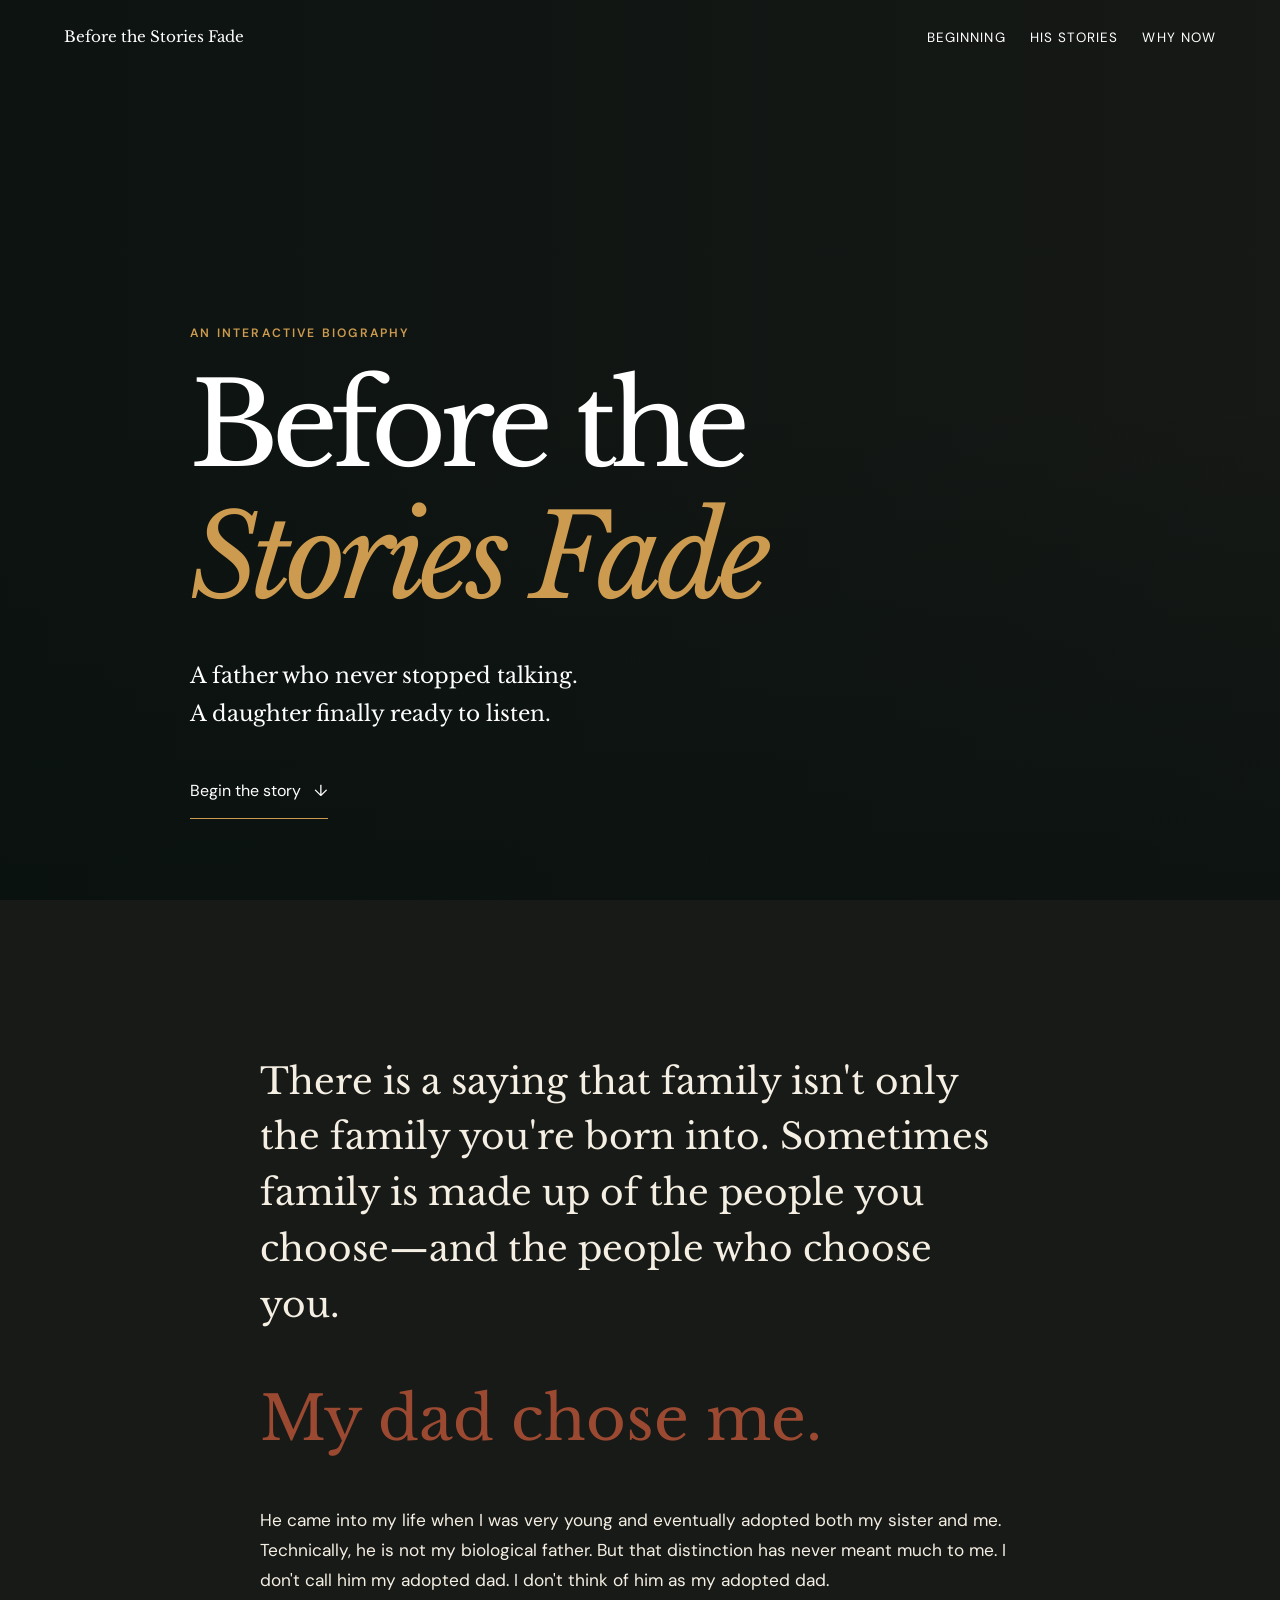
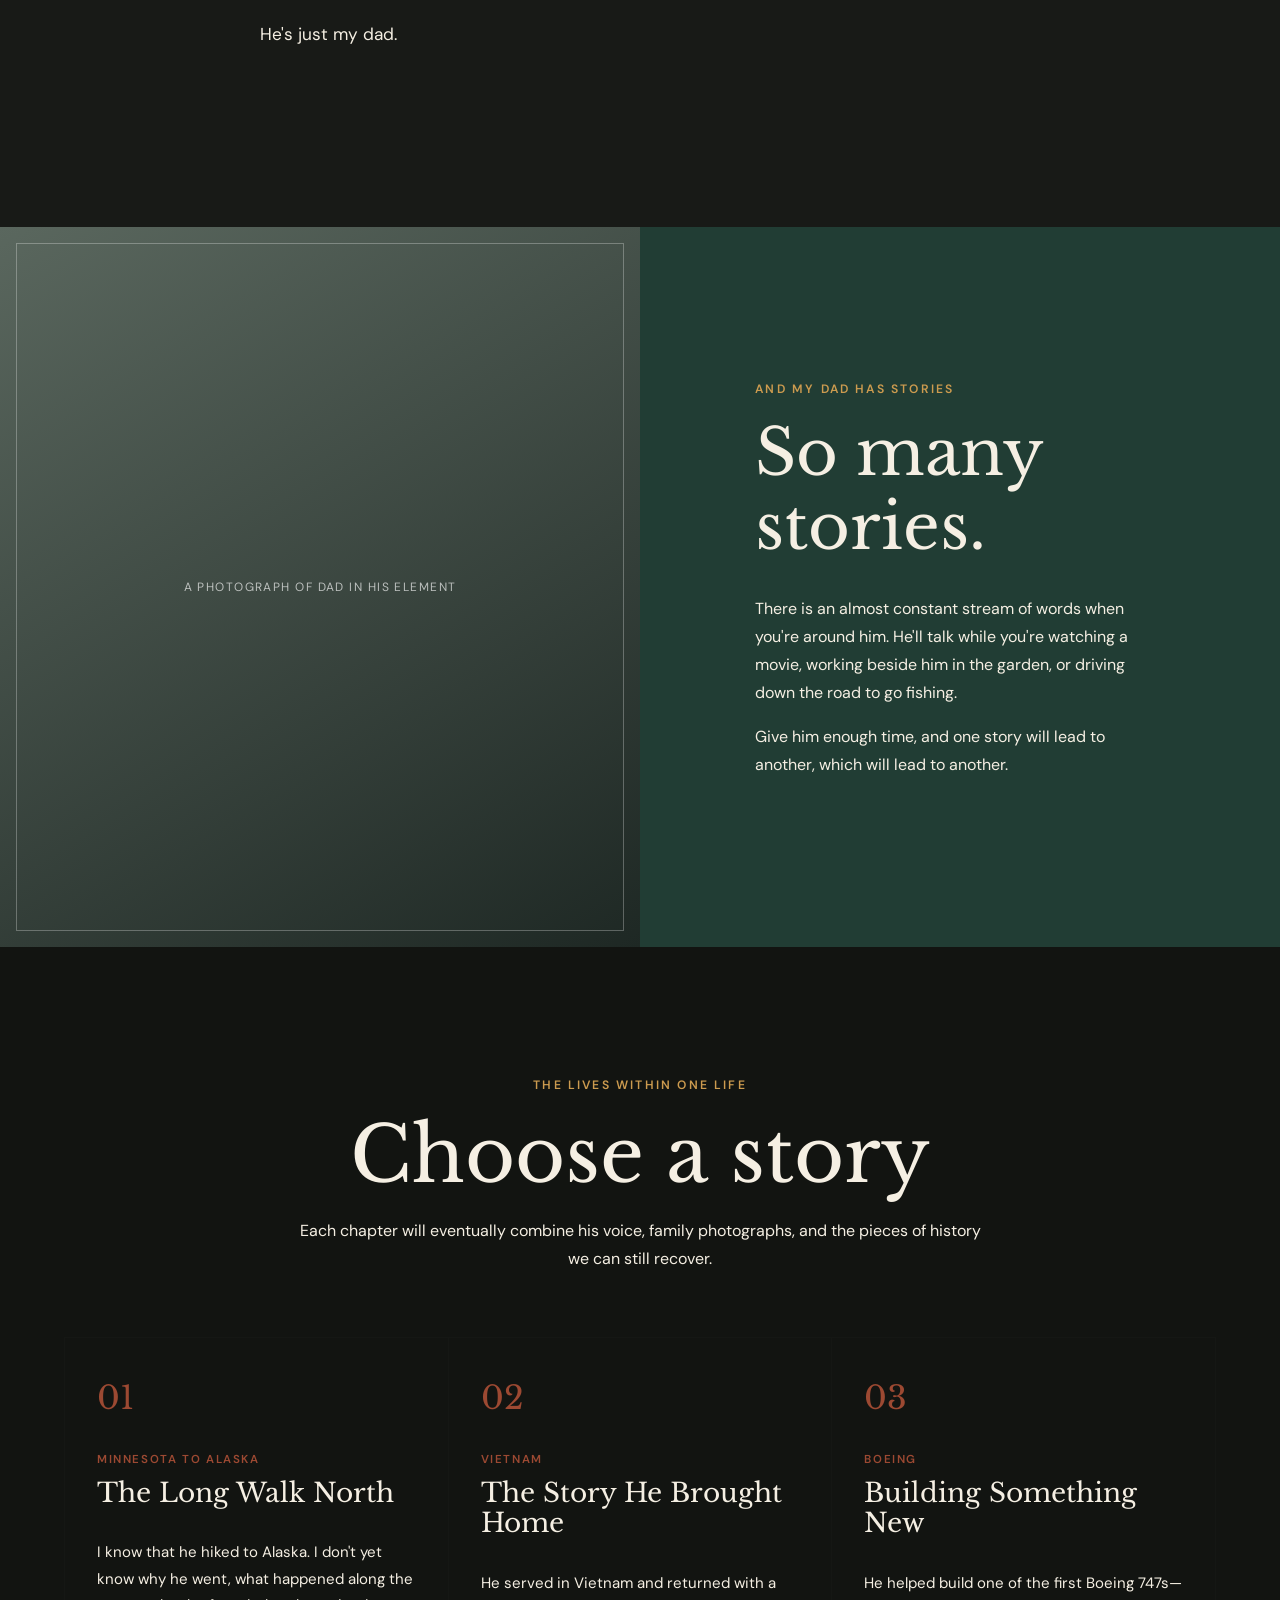
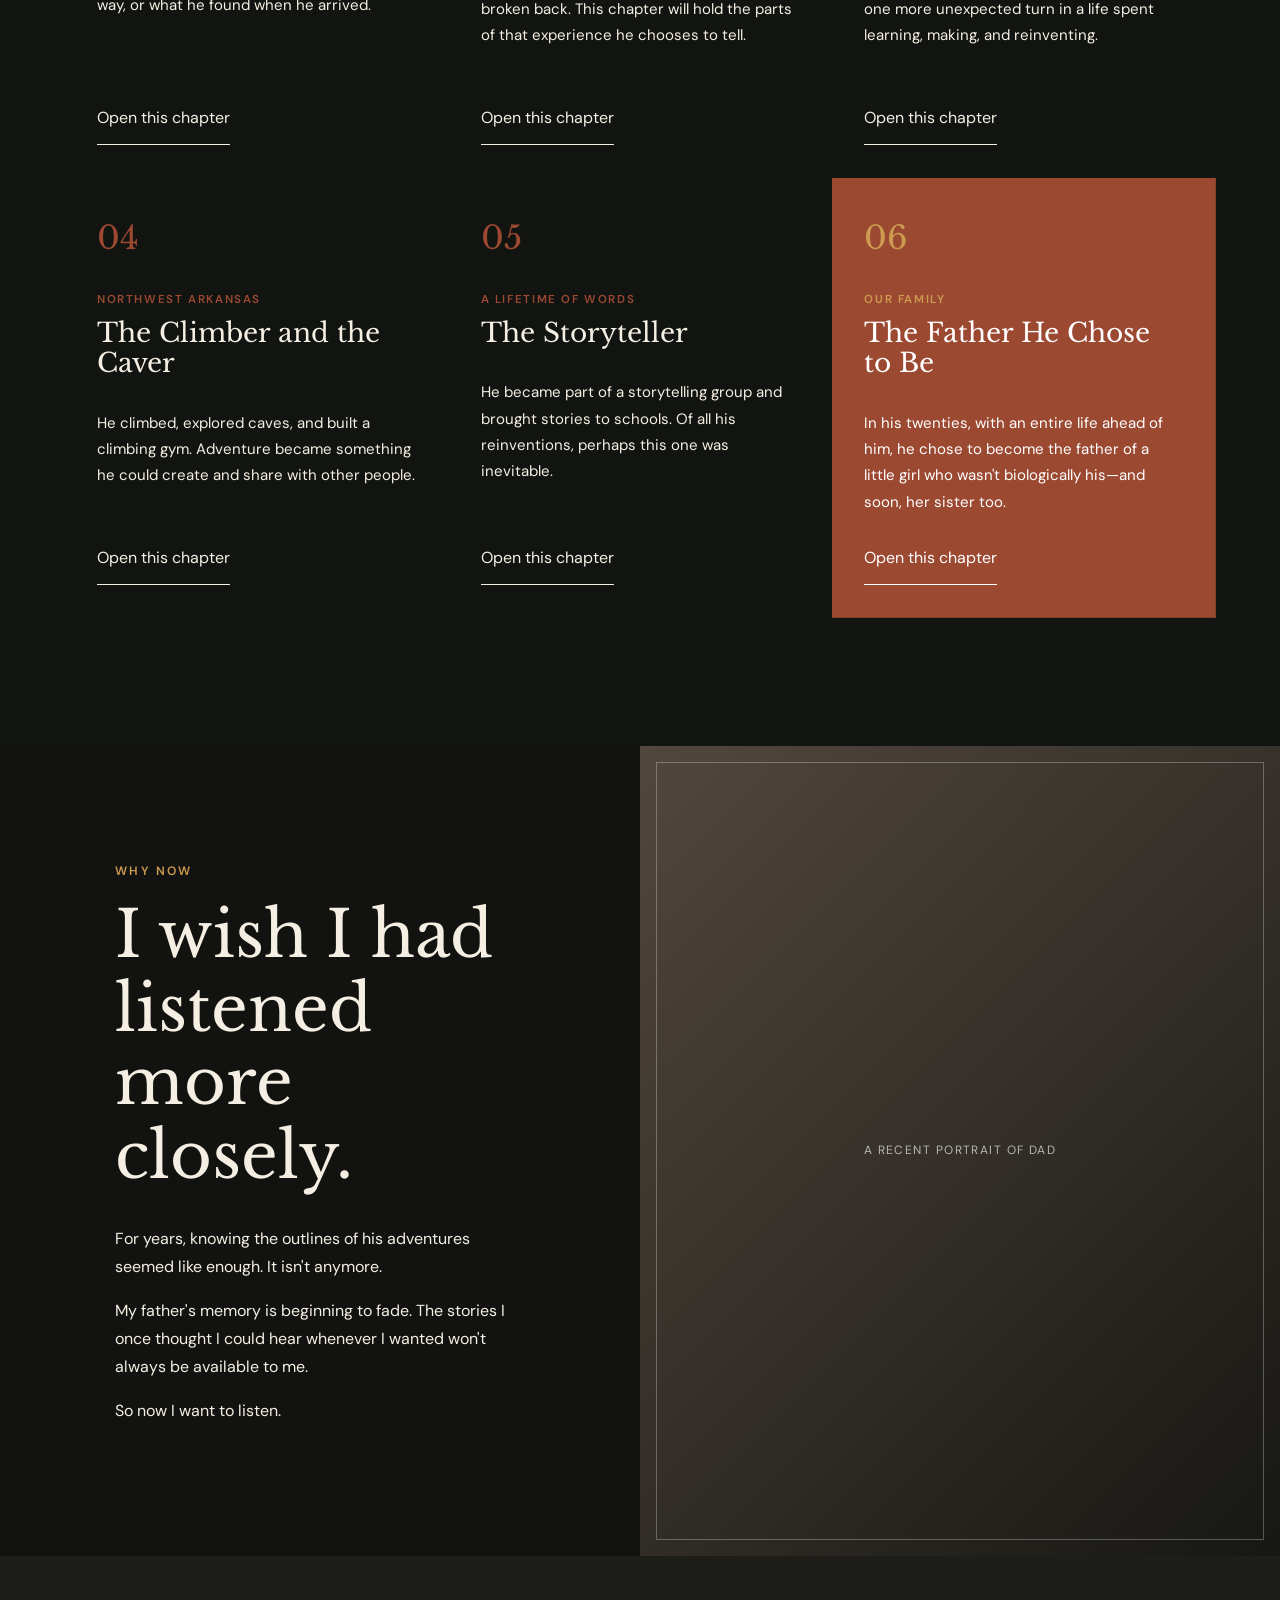
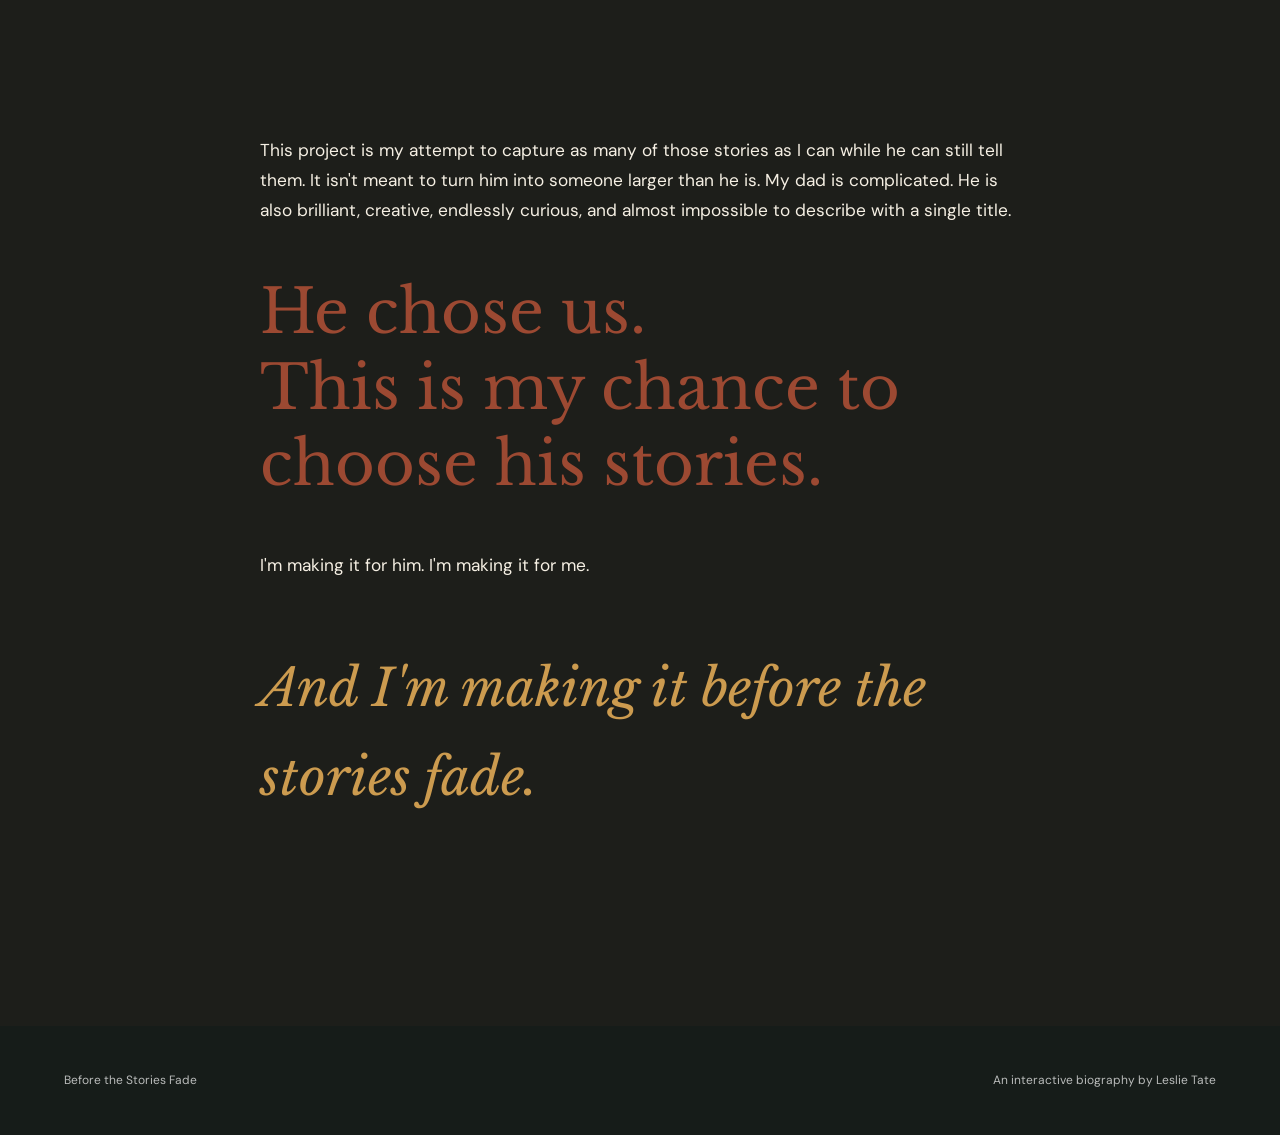
==== index.html @ 81352fac "Add files via upload" ====
<!doctype html>
<html lang="en">
<head>
  <meta charset="utf-8">
  <meta name="viewport" content="width=device-width, initial-scale=1">
  <meta name="description" content="Before the Stories Fade — an interactive biography about a father, his stories, and a daughter's decision to listen.">
  <title>Before the Stories Fade</title>
  <link rel="preconnect" href="https://fonts.googleapis.com">
  <link rel="preconnect" href="https://fonts.gstatic.com" crossorigin>
  <link href="https://fonts.googleapis.com/css2?family=DM+Sans:wght@400;500;600&family=Libre+Baskerville:ital@0;1&display=swap" rel="stylesheet">
  <link rel="stylesheet" href="styles.css">
</head>
<body>
  <div class="progress" aria-hidden="true"><span id="progressBar"></span></div>

  <header class="site-header" id="top">
    <a class="wordmark" href="#top">Before the Stories Fade</a>
    <button class="menu-button" id="menuButton" aria-expanded="false" aria-controls="siteNav">Stories</button>
    <nav id="siteNav" aria-label="Story chapters">
      <a href="#beginning">Beginning</a>
      <a href="#stories">His Stories</a>
      <a href="#why-now">Why Now</a>
    </nav>
  </header>

  <main>
    <section class="hero" aria-labelledby="pageTitle">
      <div class="hero-image placeholder-photo" role="img" aria-label="Placeholder for an ordinary family photograph of Leslie and her dad">
        <span>Your opening family photograph</span>
      </div>
      <div class="hero-shade"></div>
      <div class="hero-content">
        <p class="eyebrow">An interactive biography</p>
        <h1 id="pageTitle">Before the<br><em>Stories Fade</em></h1>
        <p class="hero-intro">A father who never stopped talking.<br>A daughter finally ready to listen.</p>
        <a class="begin-link" href="#beginning">Begin the story <span aria-hidden="true">↓</span></a>
      </div>
    </section>

    <section class="narrative light-section" id="beginning">
      <div class="narrow-column reveal">
        <p class="opening-line">There is a saying that family isn't only the family you're born into. Sometimes family is made up of the people you choose—and the people who choose you.</p>
        <p class="statement">My dad chose me.</p>
        <p>He came into my life when I was very young and eventually adopted both my sister and me. Technically, he is not my biological father. But that distinction has never meant much to me. I don't call him my adopted dad. I don't think of him as my adopted dad.</p>
        <p>He's just my dad.</p>
      </div>
    </section>

    <section class="turning-point">
      <div class="turning-photo placeholder-photo" role="img" aria-label="Placeholder for a photograph of Leslie's dad telling a story">
        <span>A photograph of Dad in his element</span>
      </div>
      <div class="turning-copy reveal">
        <p class="eyebrow">And my dad has stories</p>
        <h2>So many stories.</h2>
        <p>There is an almost constant stream of words when you're around him. He'll talk while you're watching a movie, working beside him in the garden, or driving down the road to go fishing.</p>
        <p>Give him enough time, and one story will lead to another, which will lead to another.</p>
      </div>
    </section>

    <section class="story-index" id="stories" aria-labelledby="storiesTitle">
      <div class="section-heading reveal">
        <p class="eyebrow">The lives within one life</p>
        <h2 id="storiesTitle">Choose a story</h2>
        <p>Each chapter will eventually combine his voice, family photographs, and the pieces of history we can still recover.</p>
      </div>

      <div class="story-grid">
        <article class="story-card reveal">
          <span class="chapter-number">01</span>
          <p class="chapter-place">Minnesota to Alaska</p>
          <h3>The Long Walk North</h3>
          <p>I know that he hiked to Alaska. I don't yet know why he went, what happened along the way, or what he found when he arrived.</p>
          <button class="story-button" data-story="alaska">Open this chapter</button>
        </article>

        <article class="story-card reveal">
          <span class="chapter-number">02</span>
          <p class="chapter-place">Vietnam</p>
          <h3>The Story He Brought Home</h3>
          <p>He served in Vietnam and returned with a broken back. This chapter will hold the parts of that experience he chooses to tell.</p>
          <button class="story-button" data-story="vietnam">Open this chapter</button>
        </article>

        <article class="story-card reveal">
          <span class="chapter-number">03</span>
          <p class="chapter-place">Boeing</p>
          <h3>Building Something New</h3>
          <p>He helped build one of the first Boeing 747s—one more unexpected turn in a life spent learning, making, and reinventing.</p>
          <button class="story-button" data-story="boeing">Open this chapter</button>
        </article>

        <article class="story-card reveal">
          <span class="chapter-number">04</span>
          <p class="chapter-place">Northwest Arkansas</p>
          <h3>The Climber and the Caver</h3>
          <p>He climbed, explored caves, and built a climbing gym. Adventure became something he could create and share with other people.</p>
          <button class="story-button" data-story="climbing">Open this chapter</button>
        </article>

        <article class="story-card reveal">
          <span class="chapter-number">05</span>
          <p class="chapter-place">A lifetime of words</p>
          <h3>The Storyteller</h3>
          <p>He became part of a storytelling group and brought stories to schools. Of all his reinventions, perhaps this one was inevitable.</p>
          <button class="story-button" data-story="storyteller">Open this chapter</button>
        </article>

        <article class="story-card featured reveal">
          <span class="chapter-number">06</span>
          <p class="chapter-place">Our family</p>
          <h3>The Father He Chose to Be</h3>
          <p>In his twenties, with an entire life ahead of him, he chose to become the father of a little girl who wasn't biologically his—and soon, her sister too.</p>
          <button class="story-button" data-story="father">Open this chapter</button>
        </article>
      </div>
    </section>

    <section class="why-now" id="why-now">
      <div class="why-photo placeholder-photo" role="img" aria-label="Placeholder for a recent portrait of Leslie's father">
        <span>A recent portrait of Dad</span>
      </div>
      <div class="why-copy reveal">
        <p class="eyebrow">Why now</p>
        <h2>I wish I had listened more closely.</h2>
        <p>For years, knowing the outlines of his adventures seemed like enough. It isn't anymore.</p>
        <p>My father's memory is beginning to fade. The stories I once thought I could hear whenever I wanted won't always be available to me.</p>
        <p>So now I want to listen.</p>
      </div>
    </section>

    <section class="closing">
      <div class="narrow-column reveal">
        <p>This project is my attempt to capture as many of those stories as I can while he can still tell them. It isn't meant to turn him into someone larger than he is. My dad is complicated. He is also brilliant, creative, endlessly curious, and almost impossible to describe with a single title.</p>
        <p class="statement">He chose us.<br>This is my chance to choose his stories.</p>
        <p>I'm making it for him. I'm making it for me.</p>
        <p class="final-line">And I'm making it before the stories fade.</p>
      </div>
    </section>
  </main>

  <dialog class="story-dialog" id="storyDialog" aria-labelledby="dialogTitle">
    <button class="dialog-close" id="dialogClose" aria-label="Close chapter">×</button>
    <p class="eyebrow" id="dialogChapter"></p>
    <h2 id="dialogTitle"></h2>
    <div class="dialog-photo placeholder-photo"><span>Chapter photograph</span></div>
    <p id="dialogCopy"></p>
    <div class="audio-coming">
      <span aria-hidden="true">◉</span>
      <div><strong>His voice will live here.</strong><br><small>Interview audio will be added after it is recorded and edited.</small></div>
    </div>
  </dialog>

  <footer>
    <p>Before the Stories Fade</p>
    <p>An interactive biography by Leslie Tate</p>
  </footer>

  <script src="script.js"></script>
</body>
</html>
---- styles.css ----
:root {
  --ink: #121311;
  --paper: #181a17;
  --cream: #f5efe3;
  --rust: #9c4932;
  --forest: #213d34;
  --gold: #cc9b4f;
  --line: rgba(39, 39, 34, 0.2);
  --serif: "Libre Baskerville", Georgia, serif;
  --sans: "DM Sans", Arial, sans-serif;
}

* { box-sizing: border-box; }
html { scroll-behavior: smooth; }
body { margin: 0; color: var(--cream); background: var(--paper); font-family: var(--sans); line-height: 1.75; }
button, a { font: inherit; }
a { color: inherit; }

.progress { position: fixed; inset: 0 0 auto; height: 4px; z-index: 100; background: transparent; }
.progress span { display: block; width: 0; height: 100%; background: var(--gold); }

.site-header { position: absolute; inset: 0 0 auto; z-index: 20; display: flex; align-items: center; justify-content: space-between; padding: 1.5rem 5vw; color: white; }
.wordmark { font-family: var(--serif); text-decoration: none; font-size: .95rem; }
.site-header nav { display: flex; gap: 1.5rem; }
.site-header nav a { text-decoration: none; font-size: .84rem; letter-spacing: .08em; text-transform: uppercase; }
.site-header nav a:hover, .site-header nav a:focus-visible { color: var(--gold); }
.menu-button { display: none; color: white; background: transparent; border: 1px solid rgba(255,255,255,.6); padding: .4rem .75rem; }

.hero { position: relative; min-height: 100svh; display: grid; align-items: end; overflow: hidden; color: white; }
.hero-image { position: absolute; inset: 0; border: 0; border-radius: 0; background: linear-gradient(135deg, #625e54, #252b29 75%); }
.hero-image span { position: absolute; right: 5vw; bottom: 3rem; color: rgba(255,255,255,.55); }
.hero-shade { position: absolute; inset: 0; background: linear-gradient(90deg, rgba(9,17,15,.78), rgba(9,17,15,.15)), linear-gradient(0deg, rgba(9,17,15,.7), transparent 55%); }
.hero-content { position: relative; z-index: 2; width: min(900px, 90vw); margin: 0 auto; padding: 10rem 0 9vh; }
.eyebrow { margin: 0 0 1rem; color: var(--gold); font-size: .76rem; font-weight: 600; letter-spacing: .18em; text-transform: uppercase; }
h1, h2, h3 { font-family: var(--serif); font-weight: 400; line-height: 1.15; }
h1 { max-width: 900px; margin: 0; font-size: clamp(3.4rem, 9vw, 8rem); letter-spacing: -.055em; }
h1 em { color: var(--gold); font-weight: 400; }
.hero-intro { margin: 2rem 0; font-family: var(--serif); font-size: clamp(1rem, 2vw, 1.35rem); }
.begin-link { display: inline-flex; gap: .8rem; align-items: center; padding: .8rem 0; text-decoration: none; border-bottom: 1px solid var(--gold); }

.light-section { padding: clamp(6rem, 12vw, 11rem) 5vw; background: var(--paper); }
.narrow-column { max-width: 760px; margin: auto; }
.narrow-column p { margin: 0 0 1.5rem; font-size: 1.08rem; }
.opening-line { font-family: var(--serif); font-size: clamp(1.5rem, 3vw, 2.25rem) !important; line-height: 1.55; }
.statement { margin: 3rem 0 !important; color: var(--rust); font-family: var(--serif); font-size: clamp(2rem, 5vw, 3.8rem) !important; line-height: 1.25; }

.turning-point, .why-now { display: grid; grid-template-columns: 1fr 1fr; min-height: 80vh; background: var(--forest); color: var(--cream); }
.turning-photo, .why-photo { min-height: 620px; border: 0; border-radius: 0; background: linear-gradient(150deg, #5a675e, #1e2824); }
.turning-copy, .why-copy { align-self: center; max-width: 650px; padding: clamp(4rem, 9vw, 8rem); }
.turning-copy h2, .why-copy h2 { margin: 0 0 2rem; font-size: clamp(2.7rem, 5vw, 5rem); }

.story-index { padding: clamp(6rem, 10vw, 10rem) 5vw; background: #121411; }
.section-heading { max-width: 700px; margin: 0 auto 4rem; text-align: center; }
.section-heading h2 { margin: .5rem 0 1rem; font-size: clamp(2.7rem, 6vw, 5rem); }
.story-grid { display: grid; grid-template-columns: repeat(3, 1fr); max-width: 1200px; margin: auto; border-top: 1px solid var(--line); border-left: 1px solid var(--line); }
.story-card { display: flex; flex-direction: column; min-height: 440px; padding: 2rem; border-right: 1px solid var(--line); border-bottom: 1px solid var(--line); transition: background .25s, transform .25s; }
.story-card:hover { background: #20231f; transform: translateY(-4px); }
.story-card.featured { background: var(--rust); color: white; }
.chapter-number { color: var(--rust); font-family: var(--serif); font-size: 2rem; }
.featured .chapter-number, .featured .chapter-place { color: var(--gold); }
.chapter-place { margin: 1.5rem 0 .5rem; color: var(--rust); font-size: .72rem; font-weight: 600; letter-spacing: .14em; text-transform: uppercase; }
.story-card h3 { margin: 0 0 1rem; font-size: 1.65rem; }
.story-card p:not(.chapter-place) { font-size: .94rem; }
.story-button { align-self: flex-start; margin-top: auto; padding: .7rem 0; color: inherit; background: transparent; border: 0; border-bottom: 1px solid currentColor; cursor: pointer; }

.why-now { background: var(--ink); }
.why-photo { order: 2; background: linear-gradient(135deg, #51473e, #171713); }
.closing { padding: clamp(7rem, 14vw, 13rem) 5vw; background: #1d1e1a; }
.final-line { margin-top: 4rem !important; color: var(--gold); font-family: var(--serif); font-size: clamp(1.8rem, 4vw, 3.5rem) !important; font-style: italic; }

.placeholder-photo { position: relative; display: grid; place-items: center; overflow: hidden; background-color: #5d625c; }
.placeholder-photo::after { content: ""; position: absolute; inset: 1rem; border: 1px solid rgba(255,255,255,.28); }
.placeholder-photo span { z-index: 1; padding: 1rem; color: rgba(255,255,255,.65); font-size: .75rem; letter-spacing: .12em; text-align: center; text-transform: uppercase; }

.story-dialog { width: min(720px, calc(100% - 2rem)); max-height: 90vh; padding: clamp(2rem, 6vw, 4rem); color: var(--cream); background: #20221e; border: 1px solid rgba(255,255,255,.12); box-shadow: 0 25px 80px rgba(0,0,0,.55); }
.story-dialog::backdrop { background: rgba(17,24,21,.82); backdrop-filter: blur(3px); }
.story-dialog h2 { margin: 0 0 2rem; font-size: clamp(2rem, 5vw, 3.5rem); }
.dialog-close { position: absolute; top: 1rem; right: 1.25rem; padding: 0; color: var(--cream); font-size: 2rem; background: transparent; border: 0; cursor: pointer; }
.dialog-photo { height: 260px; margin: 0 0 2rem; background: linear-gradient(135deg, #6b6a60, #303833); }
.audio-coming { display: flex; gap: 1rem; align-items: center; margin-top: 2rem; padding: 1.25rem; color: white; background: var(--forest); }
.audio-coming span { color: var(--gold); font-size: 1.5rem; }
.audio-coming small { color: rgba(255,255,255,.72); }

footer { display: flex; justify-content: space-between; padding: 2rem 5vw; color: rgba(255,255,255,.7); background: #161c19; font-size: .75rem; }

.reveal { opacity: 0; transform: translateY(24px); transition: opacity .7s ease, transform .7s ease; }
.reveal.visible { opacity: 1; transform: none; }

@media (prefers-reduced-motion: reduce) {
  html { scroll-behavior: auto; }
  .reveal { opacity: 1; transform: none; transition: none; }
  .story-card { transition: none; }
}

@media (max-width: 850px) {
  .story-grid { grid-template-columns: 1fr 1fr; }
  .turning-point, .why-now { grid-template-columns: 1fr; }
  .turning-photo, .why-photo { min-height: 62vh; }
  .why-photo { order: 0; }
  .turning-copy, .why-copy { padding: 5rem 7vw; }
}

@media (max-width: 600px) {
  .site-header { position: absolute; align-items: flex-start; }
  .menu-button { display: block; }
  .site-header nav { position: absolute; top: 4.5rem; right: 5vw; display: none; flex-direction: column; gap: .7rem; padding: 1rem 1.5rem; color: var(--cream); background: #20221e; box-shadow: 0 10px 35px rgba(0,0,0,.45); }
  .site-header nav.open { display: flex; }
  .story-grid { grid-template-columns: 1fr; }
  .story-card { min-height: 380px; }
  footer { display: block; }
}
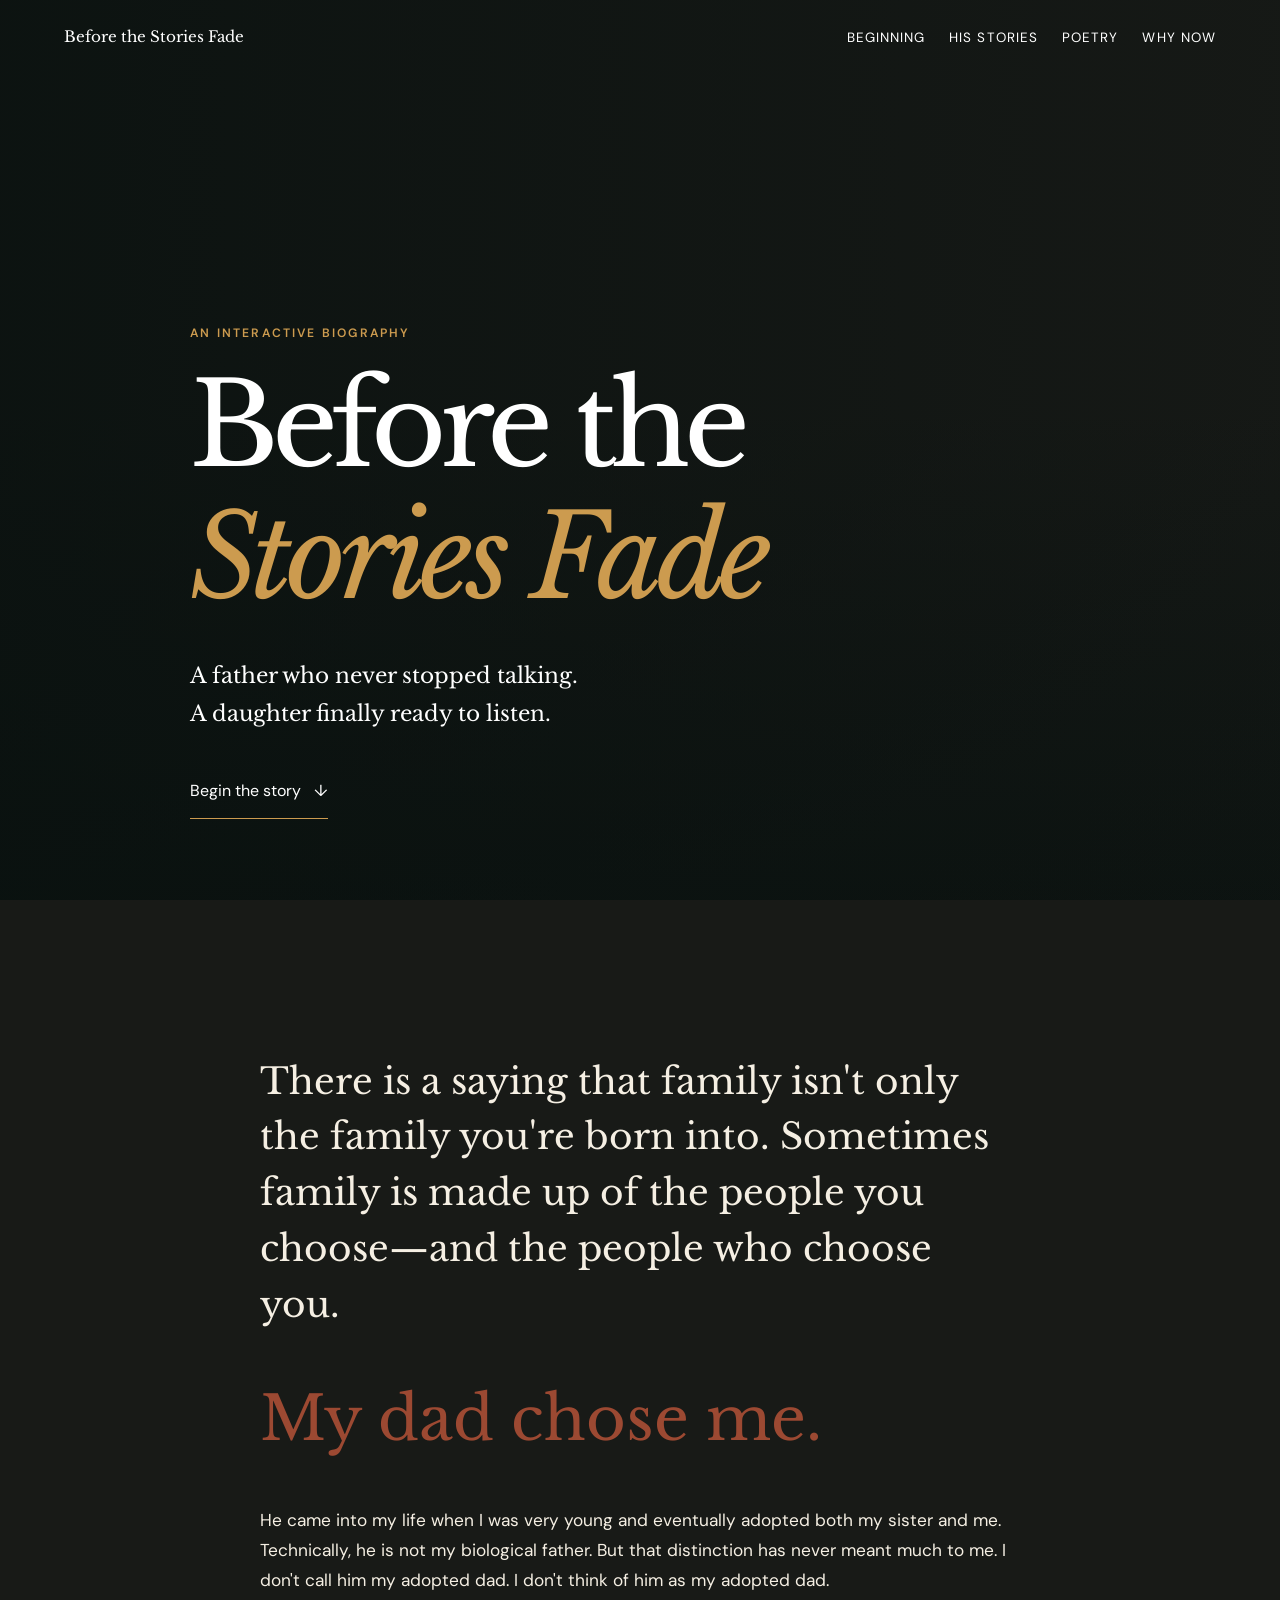
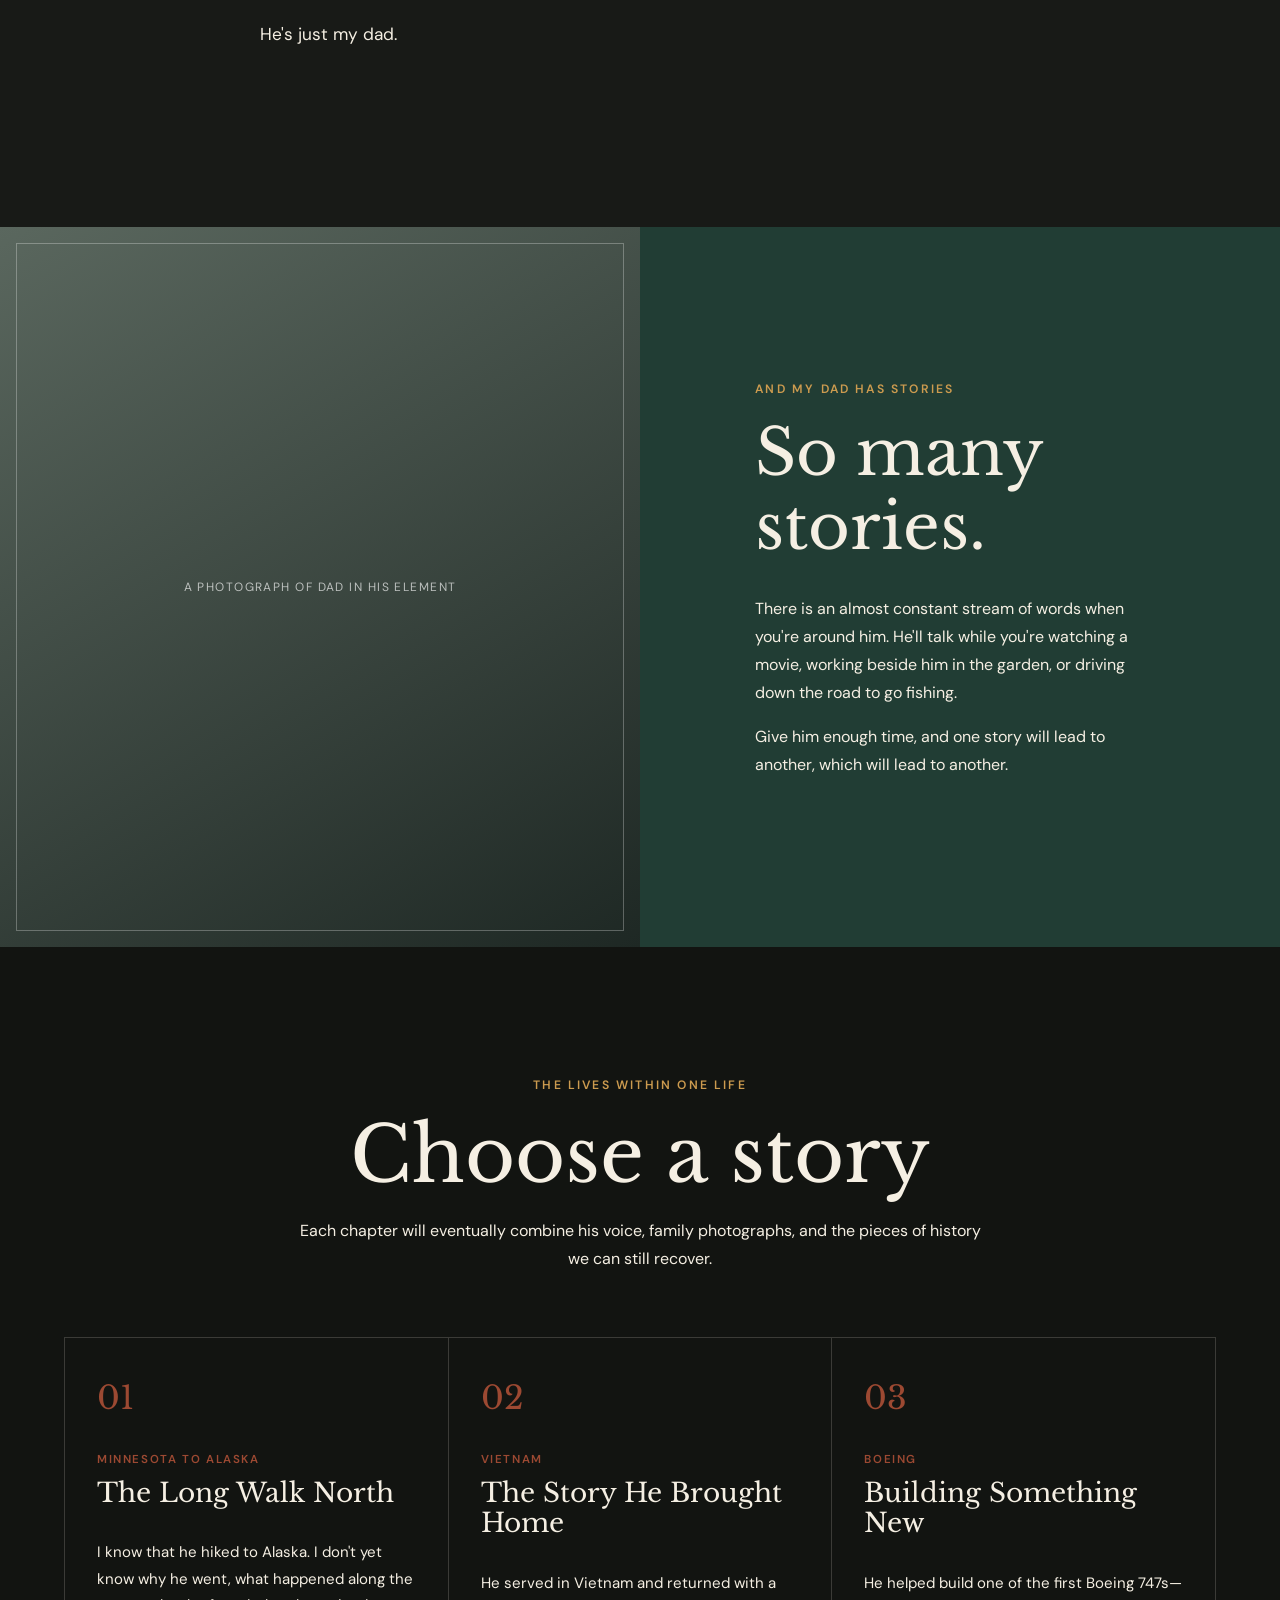
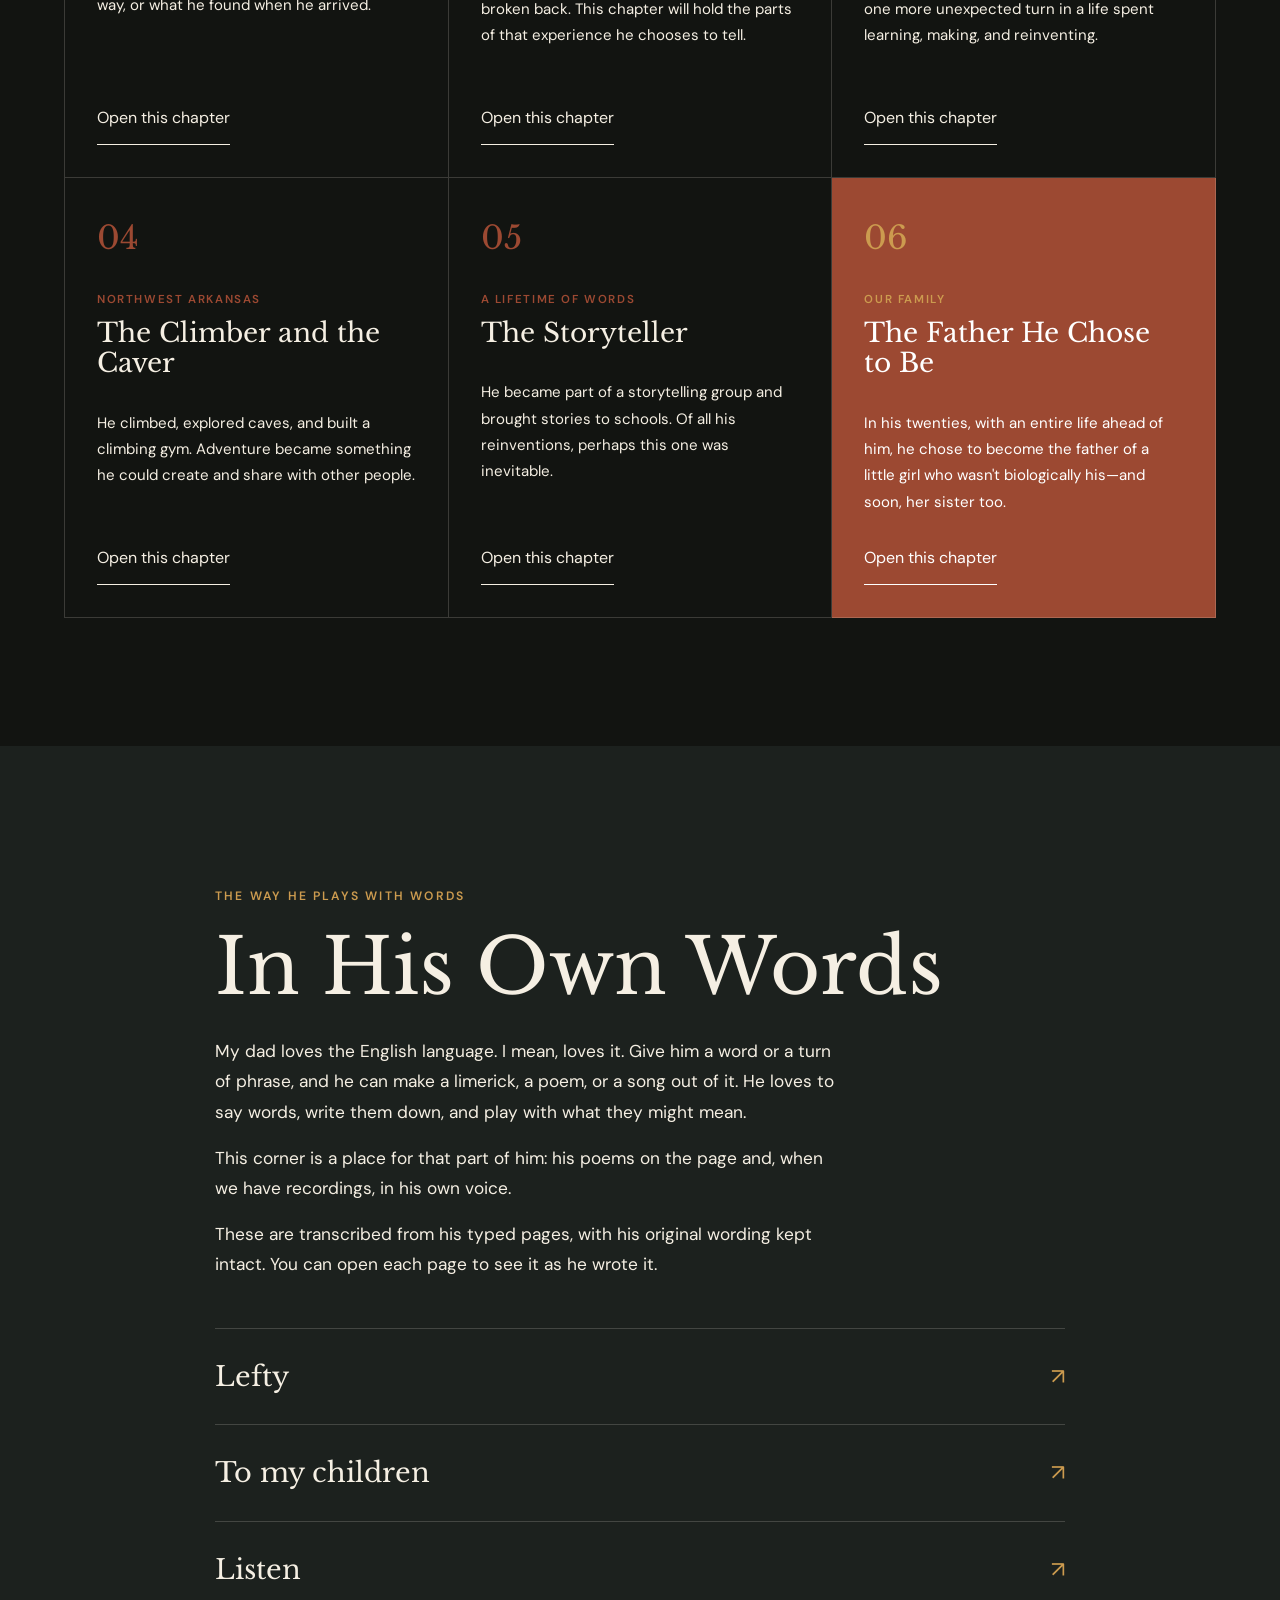
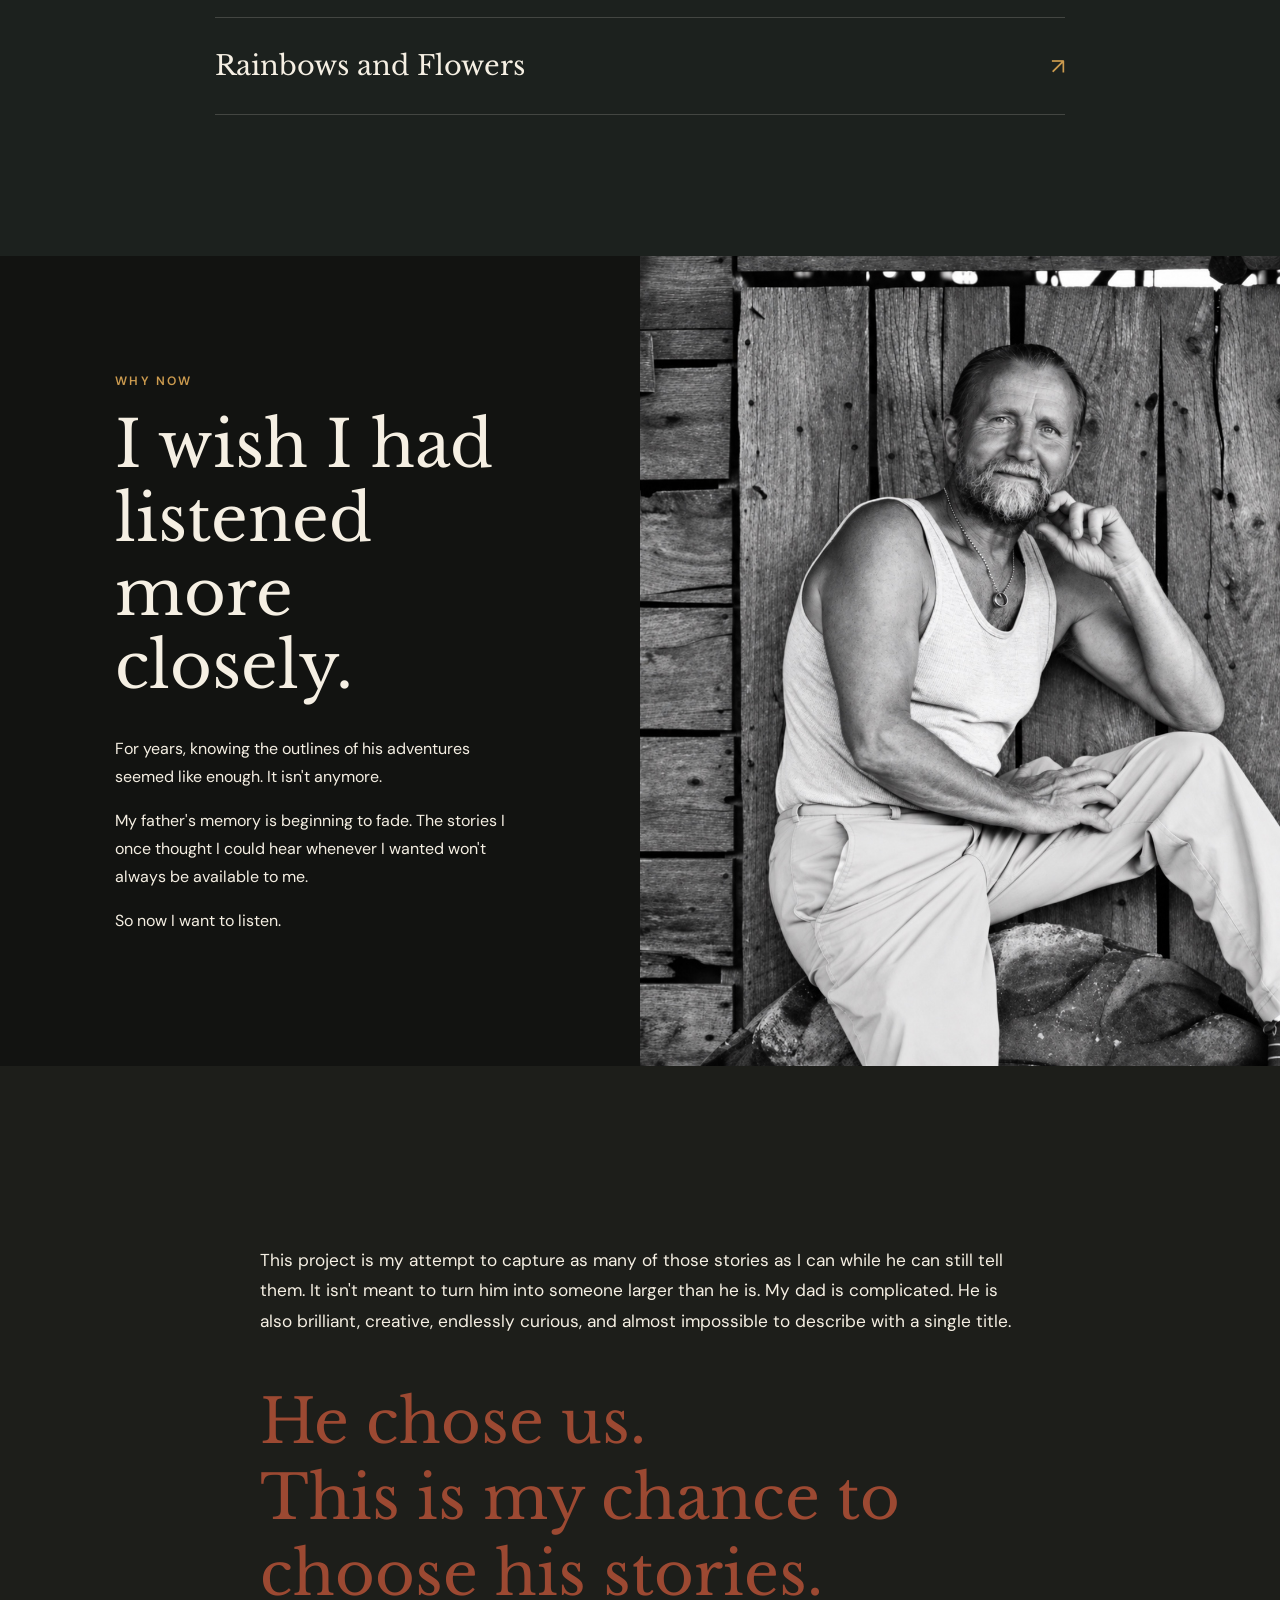
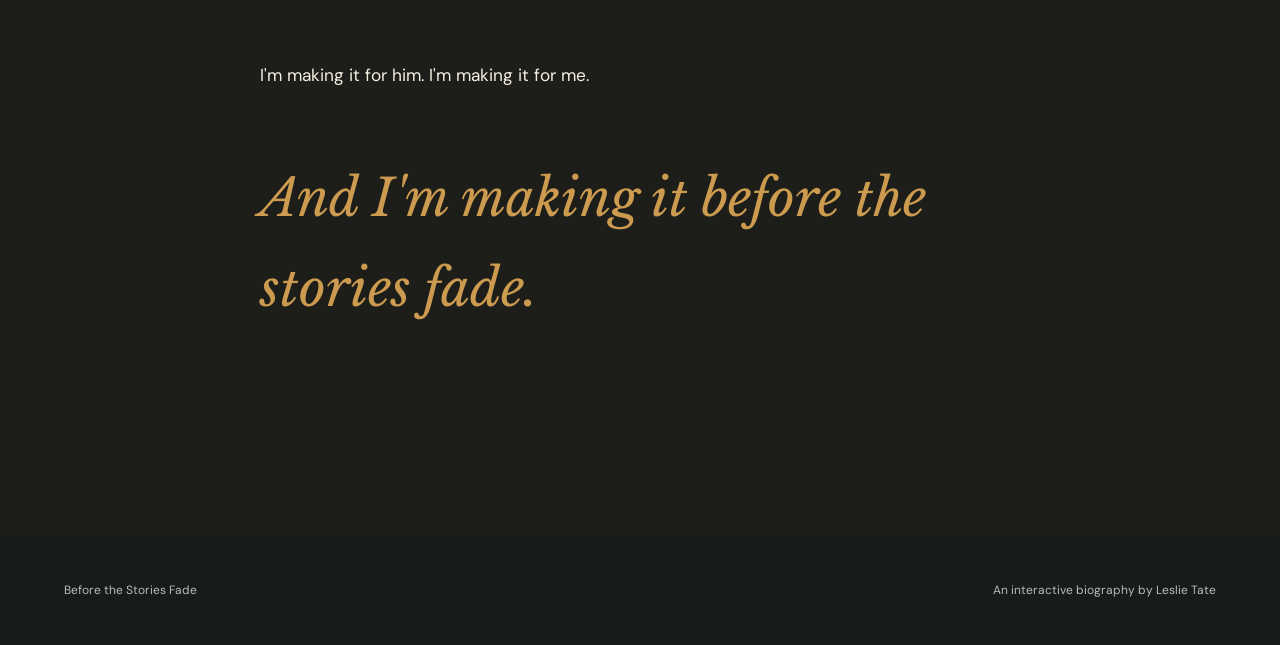
==== commit b3032d3a: "Add Dad's photo and four poems" ====
--- a/index.html
+++ b/index.html
@@ -19,6 +19,7 @@
     <nav id="siteNav" aria-label="Story chapters">
       <a href="#beginning">Beginning</a>
       <a href="#stories">His Stories</a>
+      <a href="#poetry">Poetry</a>
       <a href="#why-now">Why Now</a>
     </nav>
   </header>
@@ -116,10 +117,19 @@
       </div>
     </section>
 
+    <section class="poetry-corner" id="poetry" aria-labelledby="poetryTitle">
+      <div class="poetry-inner reveal">
+        <p class="eyebrow">The way he plays with words</p>
+        <h2 id="poetryTitle">In His Own Words</h2>
+        <p class="poetry-intro">My dad loves the English language. I mean, loves it. Give him a word or a turn of phrase, and he can make a limerick, a poem, or a song out of it. He loves to say words, write them down, and play with what they might mean.</p>
+        <p class="poetry-intro">This corner is a place for that part of him: his poems on the page and, when we have recordings, in his own voice.</p>
+        <p class="poetry-intro">These are transcribed from his typed pages, with his original wording kept intact. You can open each page to see it as he wrote it.</p>
+        <div class="poem-list" id="poemList" aria-label="Poems"></div>
+      </div>
+    </section>
+
     <section class="why-now" id="why-now">
-      <div class="why-photo placeholder-photo" role="img" aria-label="Placeholder for a recent portrait of Leslie's father">
-        <span>A recent portrait of Dad</span>
-      </div>
+      <div class="why-photo" role="img" aria-label="Black-and-white portrait of Dad seated against a wooden wall"></div>
       <div class="why-copy reveal">
         <p class="eyebrow">Why now</p>
         <h2>I wish I had listened more closely.</h2>
@@ -151,6 +161,20 @@
     </div>
   </dialog>
 
+  <dialog class="story-dialog poem-dialog" id="poemDialog" aria-labelledby="poemTitle">
+    <button class="dialog-close" id="poemClose" type="button" aria-label="Close poem">×</button>
+    <p class="eyebrow">A poem by Dad</p>
+    <h2 id="poemTitle"></h2>
+    <p class="poem-note" id="poemNote" hidden></p>
+    <div class="poem-text" id="poemText"></div>
+    <a class="poem-original" id="poemOriginal" href="#" target="_blank" rel="noopener">View the original typed page ↗</a>
+    <div class="poem-audio" id="poemAudioWrap" hidden>
+      <p>Listen to him read this poem</p>
+      <audio id="poemAudio" controls preload="none" aria-label="Poem recited by Dad"></audio>
+    </div>
+    <p class="poem-audio-note" id="poemAudioNote">An audio reading can be added here later.</p>
+  </dialog>
+
   <footer>
     <p>Before the Stories Fade</p>
     <p>An interactive biography by Leslie Tate</p>
--- a/styles.css
+++ b/styles.css
@@ -5,7 +5,7 @@
   --rust: #9c4932;
   --forest: #213d34;
   --gold: #cc9b4f;
-  --line: rgba(39, 39, 34, 0.2);
+  --line: rgba(245, 239, 227, 0.18);
   --serif: "Libre Baskerville", Georgia, serif;
   --sans: "DM Sans", Arial, sans-serif;
 }
@@ -63,8 +63,26 @@
 .story-card p:not(.chapter-place) { font-size: .94rem; }
 .story-button { align-self: flex-start; margin-top: auto; padding: .7rem 0; color: inherit; background: transparent; border: 0; border-bottom: 1px solid currentColor; cursor: pointer; }
 
+.poetry-corner { padding: clamp(6rem, 11vw, 10rem) 5vw; background: #1c211e; }
+.poetry-inner { max-width: 850px; margin: auto; }
+.poetry-inner h2 { margin: 0 0 1.5rem; font-size: clamp(2.7rem, 6vw, 5rem); }
+.poetry-intro { max-width: 630px; margin: 0 0 1rem; font-size: 1.08rem; }
+.poetry-intro:last-of-type { margin-bottom: 3rem; }
+.poem-list { border-top: 1px solid var(--line); }
+.poem-select { width: 100%; display: flex; align-items: center; justify-content: space-between; gap: 1.5rem; padding: 1.5rem 0; color: var(--cream); background: transparent; border: 0; border-bottom: 1px solid var(--line); text-align: left; cursor: pointer; }
+.poem-select:hover, .poem-select:focus-visible { color: var(--gold); }
+.poem-select-title { font-family: var(--serif); font-size: clamp(1.25rem, 2.5vw, 1.7rem); }
+.poem-select-arrow { color: var(--gold); font-size: 1.4rem; }
+.poem-text { min-height: 5rem; margin: 1rem 0 2rem; font-family: var(--serif); font-size: 1.06rem; line-height: 2; white-space: pre-wrap; }
+.poem-note { margin: -1rem 0 2rem; color: var(--gold); font-family: var(--serif); font-style: italic; }
+.poem-original { display: inline-block; margin-bottom: 2rem; color: var(--gold); text-underline-offset: .25em; }
+.poem-audio { padding-top: 1.5rem; border-top: 1px solid var(--line); }
+.poem-audio p { margin: 0 0 .75rem; }
+.poem-audio audio { display: block; width: 100%; max-width: 520px; }
+.poem-audio-note { color: rgba(245, 239, 227, .73); font-size: .9rem; }
+
 .why-now { background: var(--ink); }
-.why-photo { order: 2; background: linear-gradient(135deg, #51473e, #171713); }
+.why-photo { order: 2; background: #171713 url("images/dad-portrait.jpg") center 35% / cover no-repeat; }
 .closing { padding: clamp(7rem, 14vw, 13rem) 5vw; background: #1d1e1a; }
 .final-line { margin-top: 4rem !important; color: var(--gold); font-family: var(--serif); font-size: clamp(1.8rem, 4vw, 3.5rem) !important; font-style: italic; }
 
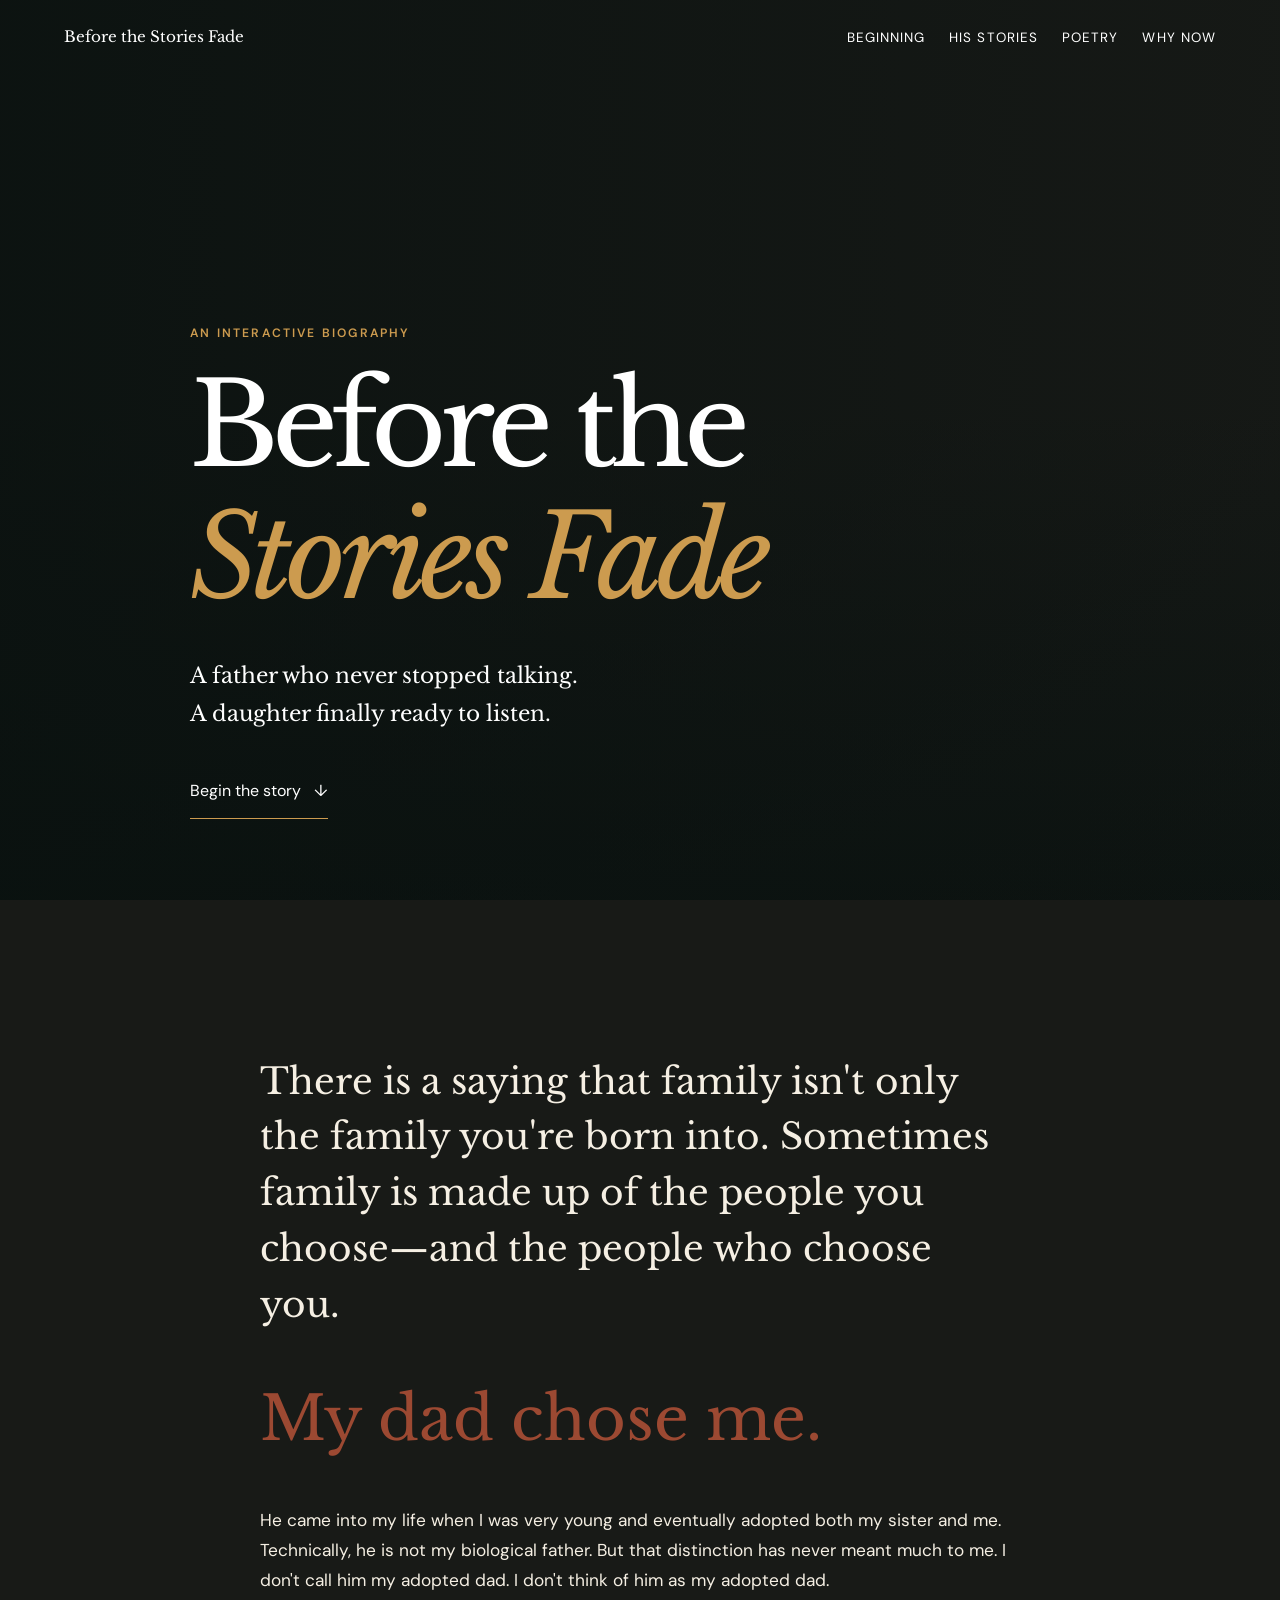
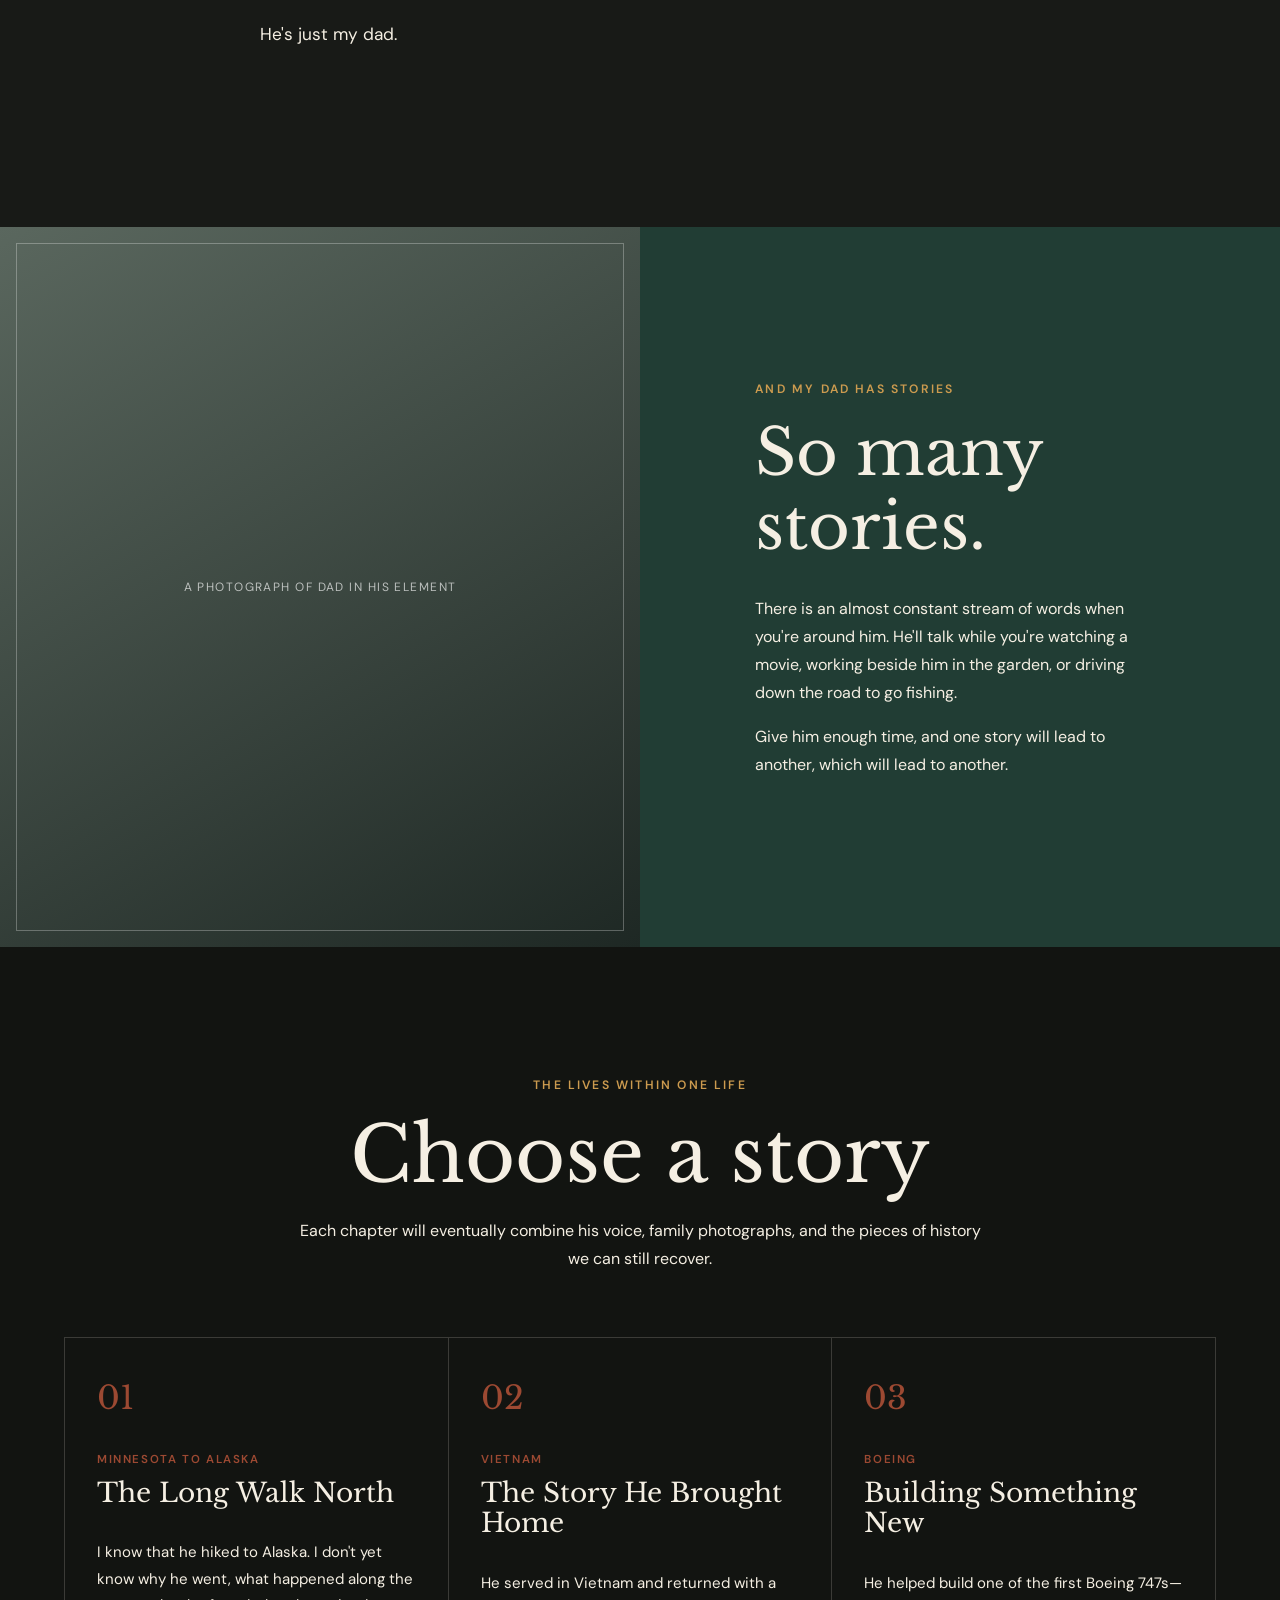
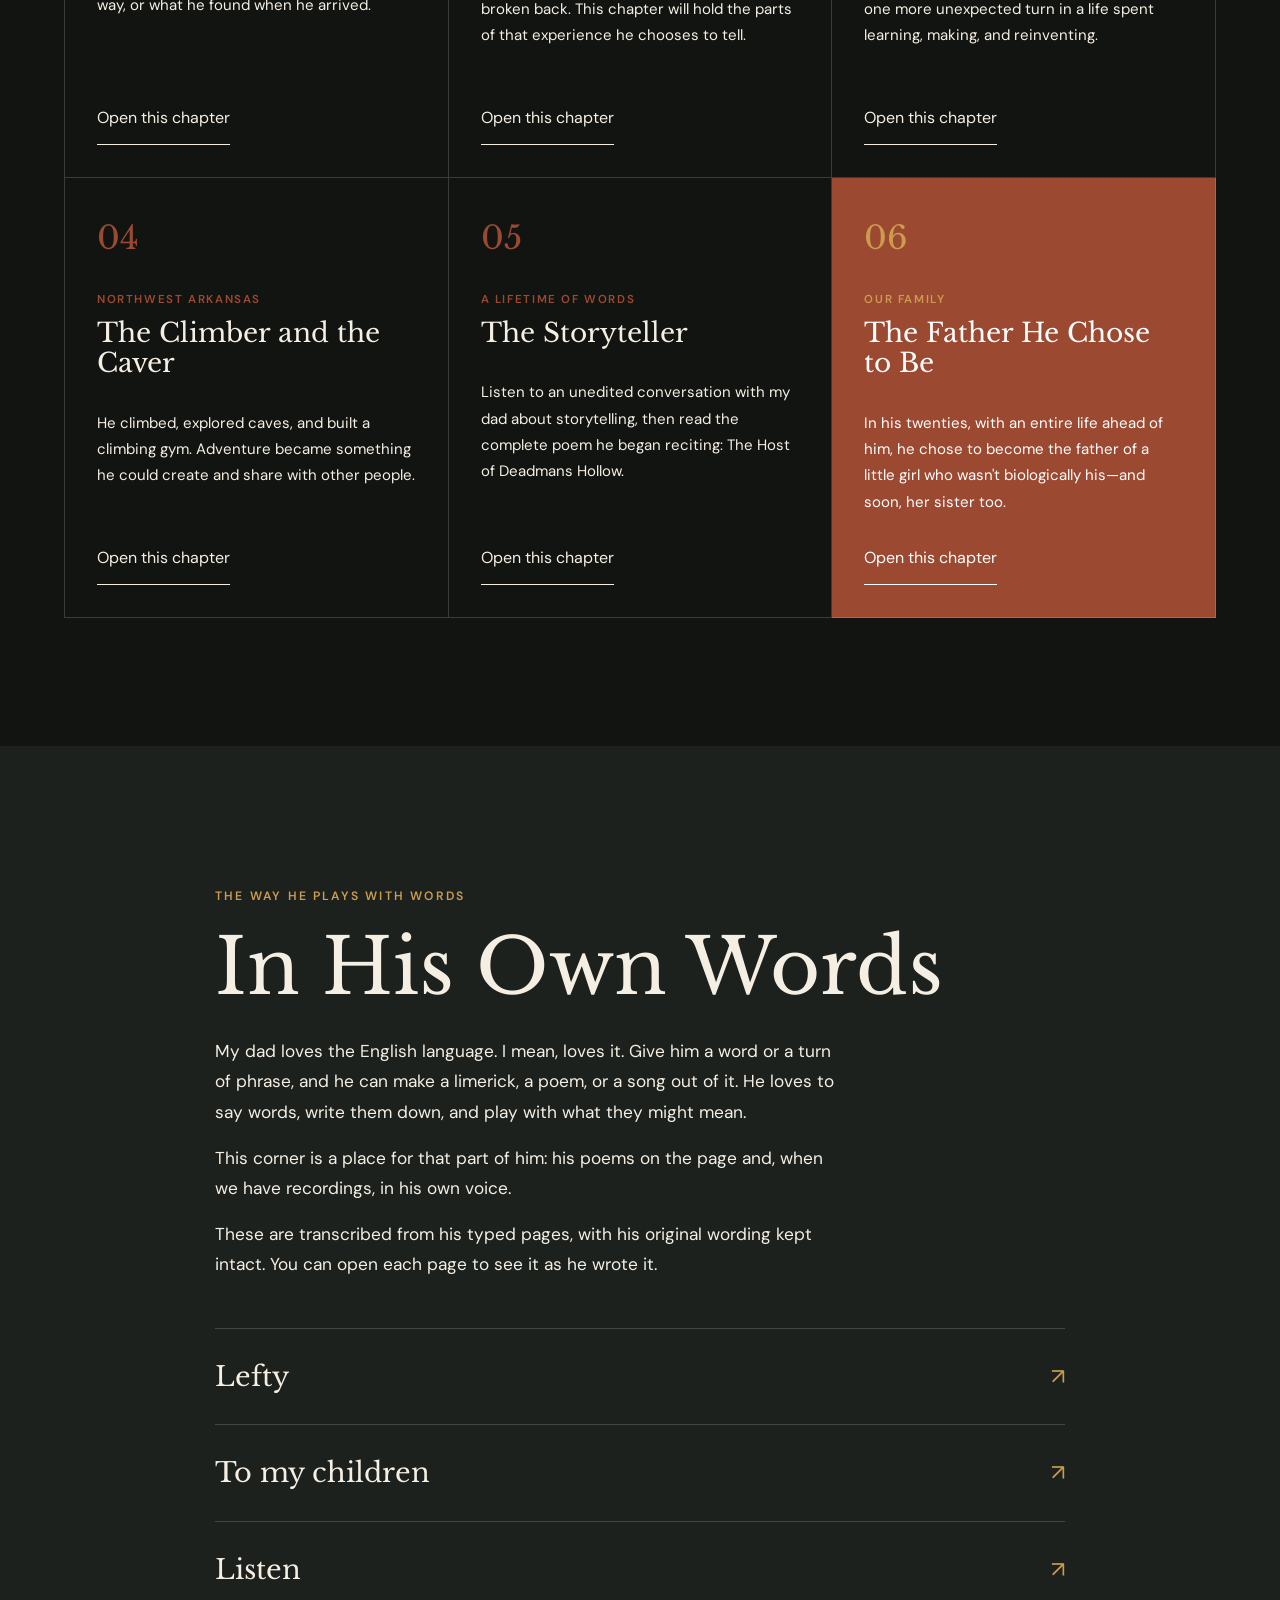
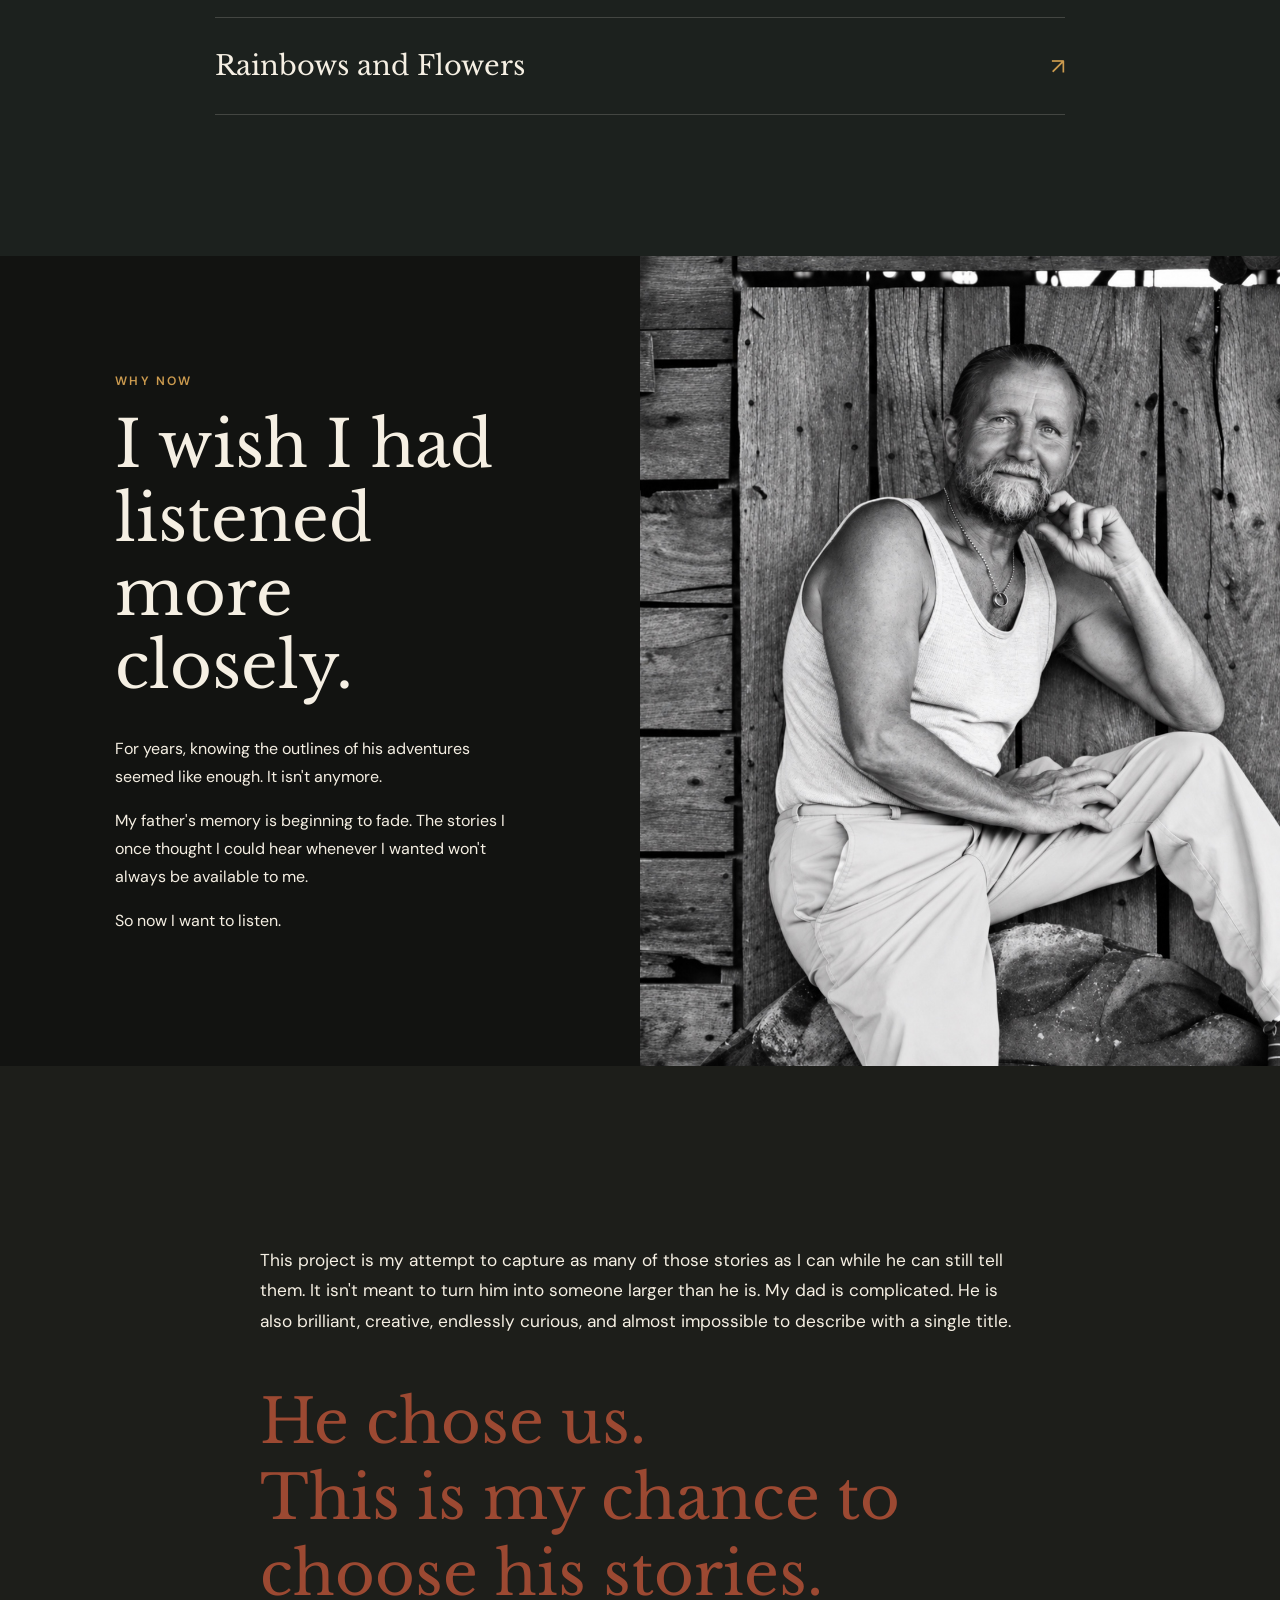
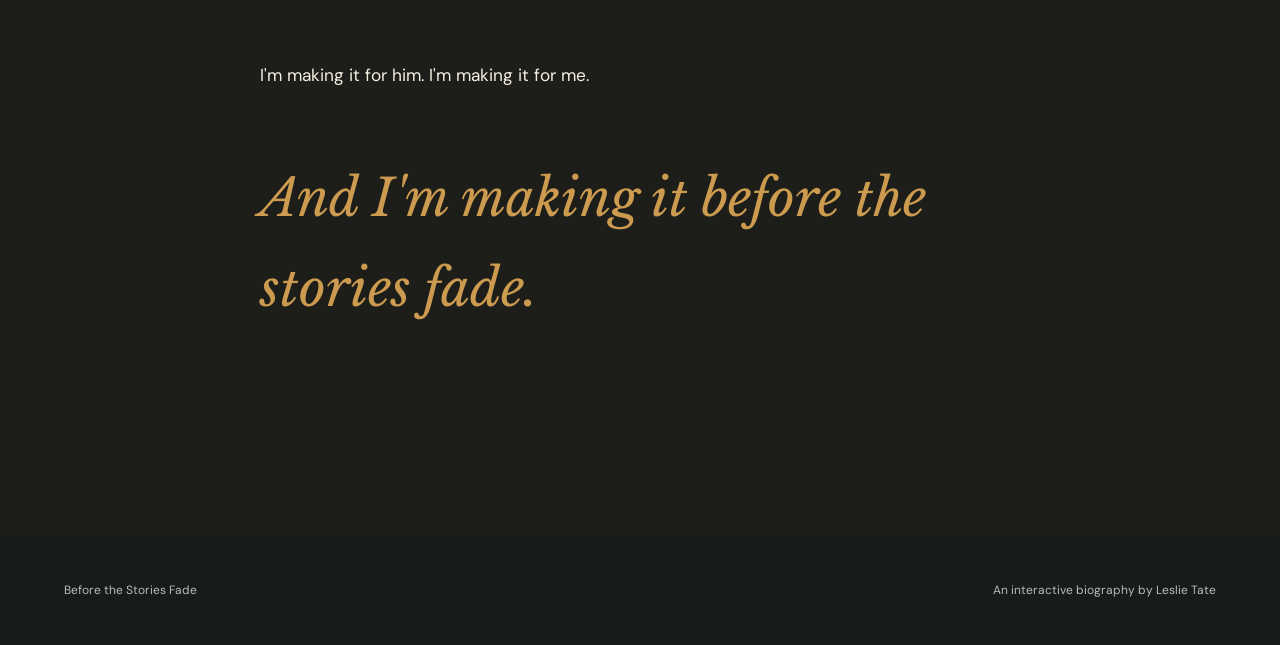
==== commit f5b0fb48: "Add files via upload" ====
--- a/index.html
+++ b/index.html
@@ -103,7 +103,7 @@
           <span class="chapter-number">05</span>
           <p class="chapter-place">A lifetime of words</p>
           <h3>The Storyteller</h3>
-          <p>He became part of a storytelling group and brought stories to schools. Of all his reinventions, perhaps this one was inevitable.</p>
+          <p>Listen to an unedited conversation with my dad about storytelling, then read the complete poem he began reciting: The Host of Deadmans Hollow.</p>
           <button class="story-button" data-story="storyteller">Open this chapter</button>
         </article>
 
@@ -153,9 +153,21 @@
     <button class="dialog-close" id="dialogClose" aria-label="Close chapter">×</button>
     <p class="eyebrow" id="dialogChapter"></p>
     <h2 id="dialogTitle"></h2>
-    <div class="dialog-photo placeholder-photo"><span>Chapter photograph</span></div>
+    <div class="dialog-photo placeholder-photo" id="storyPhotoPlaceholder"><span>Chapter photograph</span></div>
     <p id="dialogCopy"></p>
-    <div class="audio-coming">
+    <div id="storyRecording" hidden>
+      <h3>Listen to our conversation</h3>
+      <p>Unedited conversation excerpt · About 6 minutes</p>
+      <audio id="storyAudio" controls preload="none" aria-label="Leslie and her dad discussing storytelling">
+        <source src="audio/storytelling-conversation.mp3" type="audio/mpeg">
+        <a href="audio/storytelling-conversation.mp3">Download the recording</a>
+      </audio>
+      <p><a href="audio/storytelling-conversation.mp3" download>Download the audio</a></p>
+      <h3>The Host of Deadmans Hollow</h3>
+      <p>The complete poem, preserved in photographs of all four typed pages.</p>
+      <a class="begin-link" href="deadmans-hollow.html" target="_blank" rel="noopener">Read the complete poem ↗</a>
+    </div>
+    <div class="audio-coming" id="storyAudioComing">
       <span aria-hidden="true">◉</span>
       <div><strong>His voice will live here.</strong><br><small>Interview audio will be added after it is recorded and edited.</small></div>
     </div>
--- a/styles.css
+++ b/styles.css
@@ -11,6 +11,7 @@
 }
 
 * { box-sizing: border-box; }
+[hidden] { display: none !important; }
 html { scroll-behavior: smooth; }
 body { margin: 0; color: var(--cream); background: var(--paper); font-family: var(--sans); line-height: 1.75; }
 button, a { font: inherit; }
@@ -79,6 +80,8 @@
 .poem-audio { padding-top: 1.5rem; border-top: 1px solid var(--line); }
 .poem-audio p { margin: 0 0 .75rem; }
 .poem-audio audio { display: block; width: 100%; max-width: 520px; }
+#storyAudio { display: block; width: 100%; margin: 1rem 0; }
+#storyRecording h3 { margin: 2rem 0 .75rem; font-size: 1.5rem; }
 .poem-audio-note { color: rgba(245, 239, 227, .73); font-size: .9rem; }
 
 .why-now { background: var(--ink); }
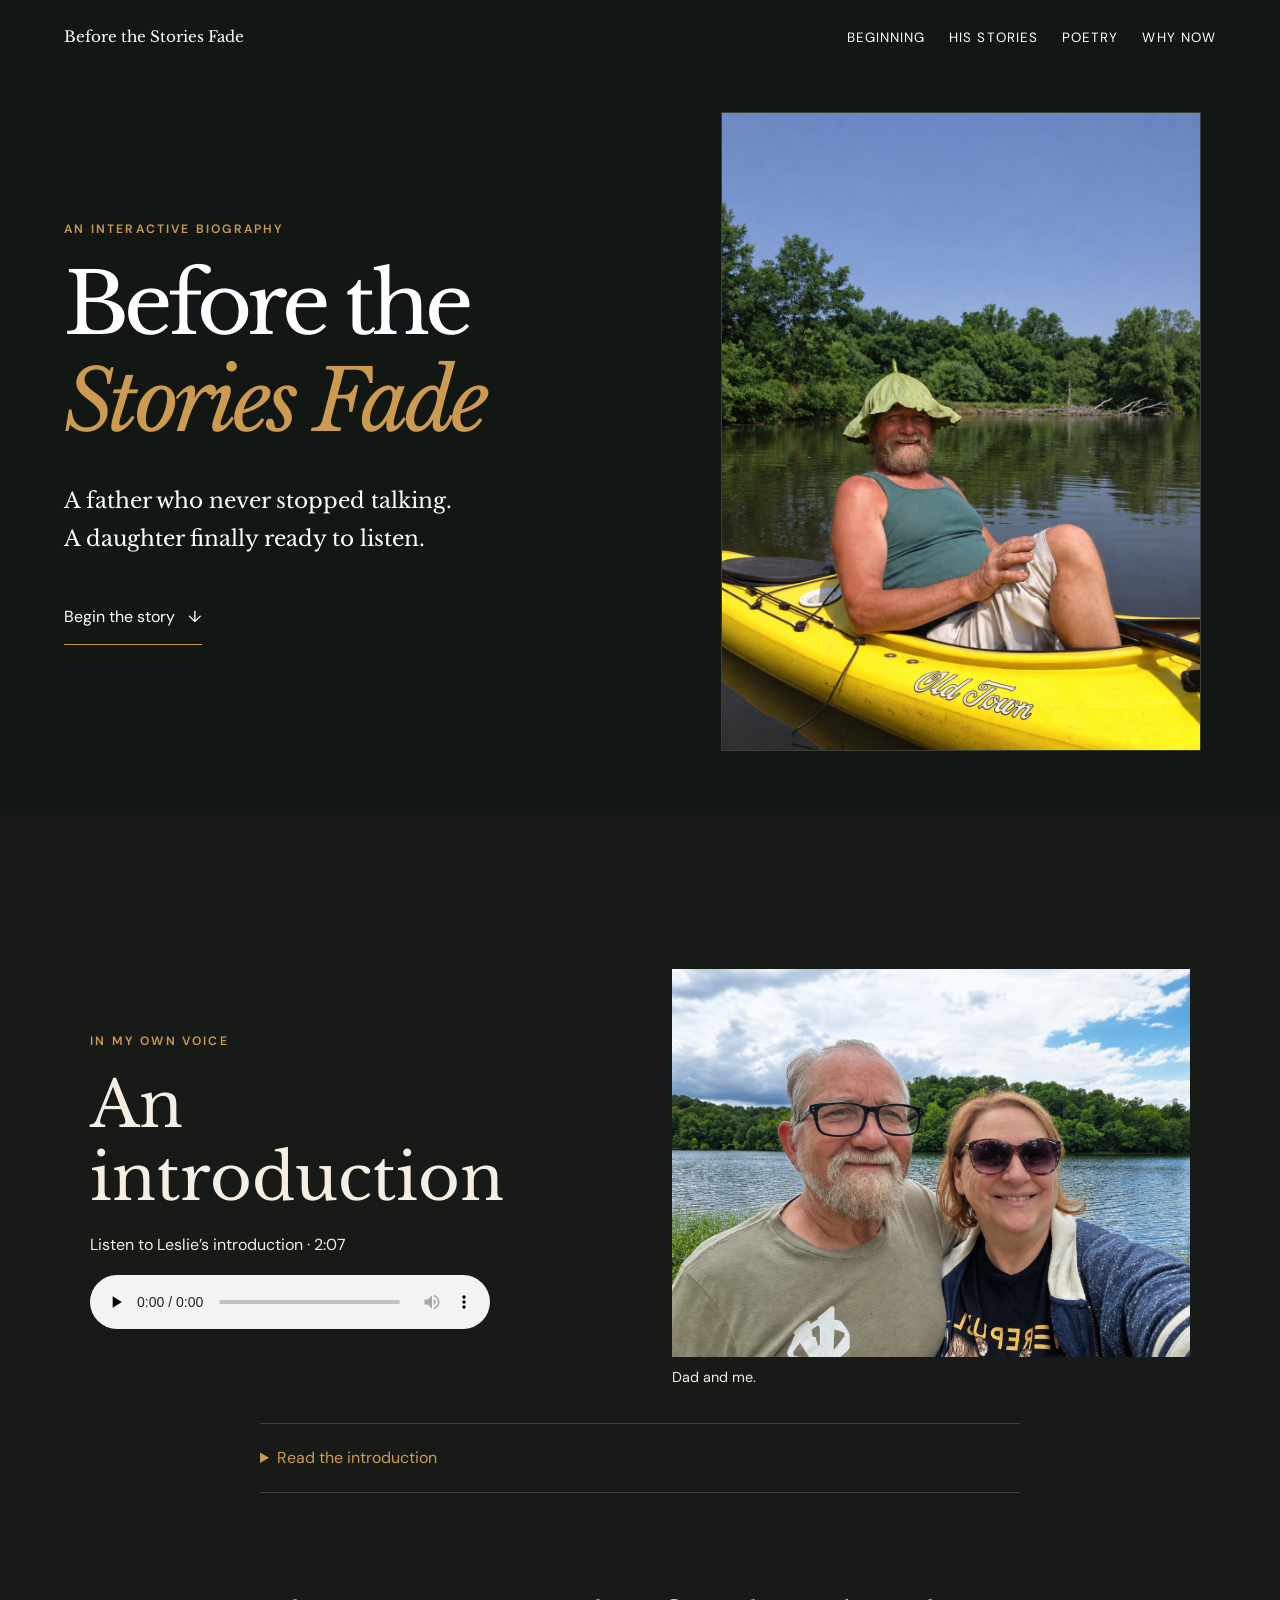
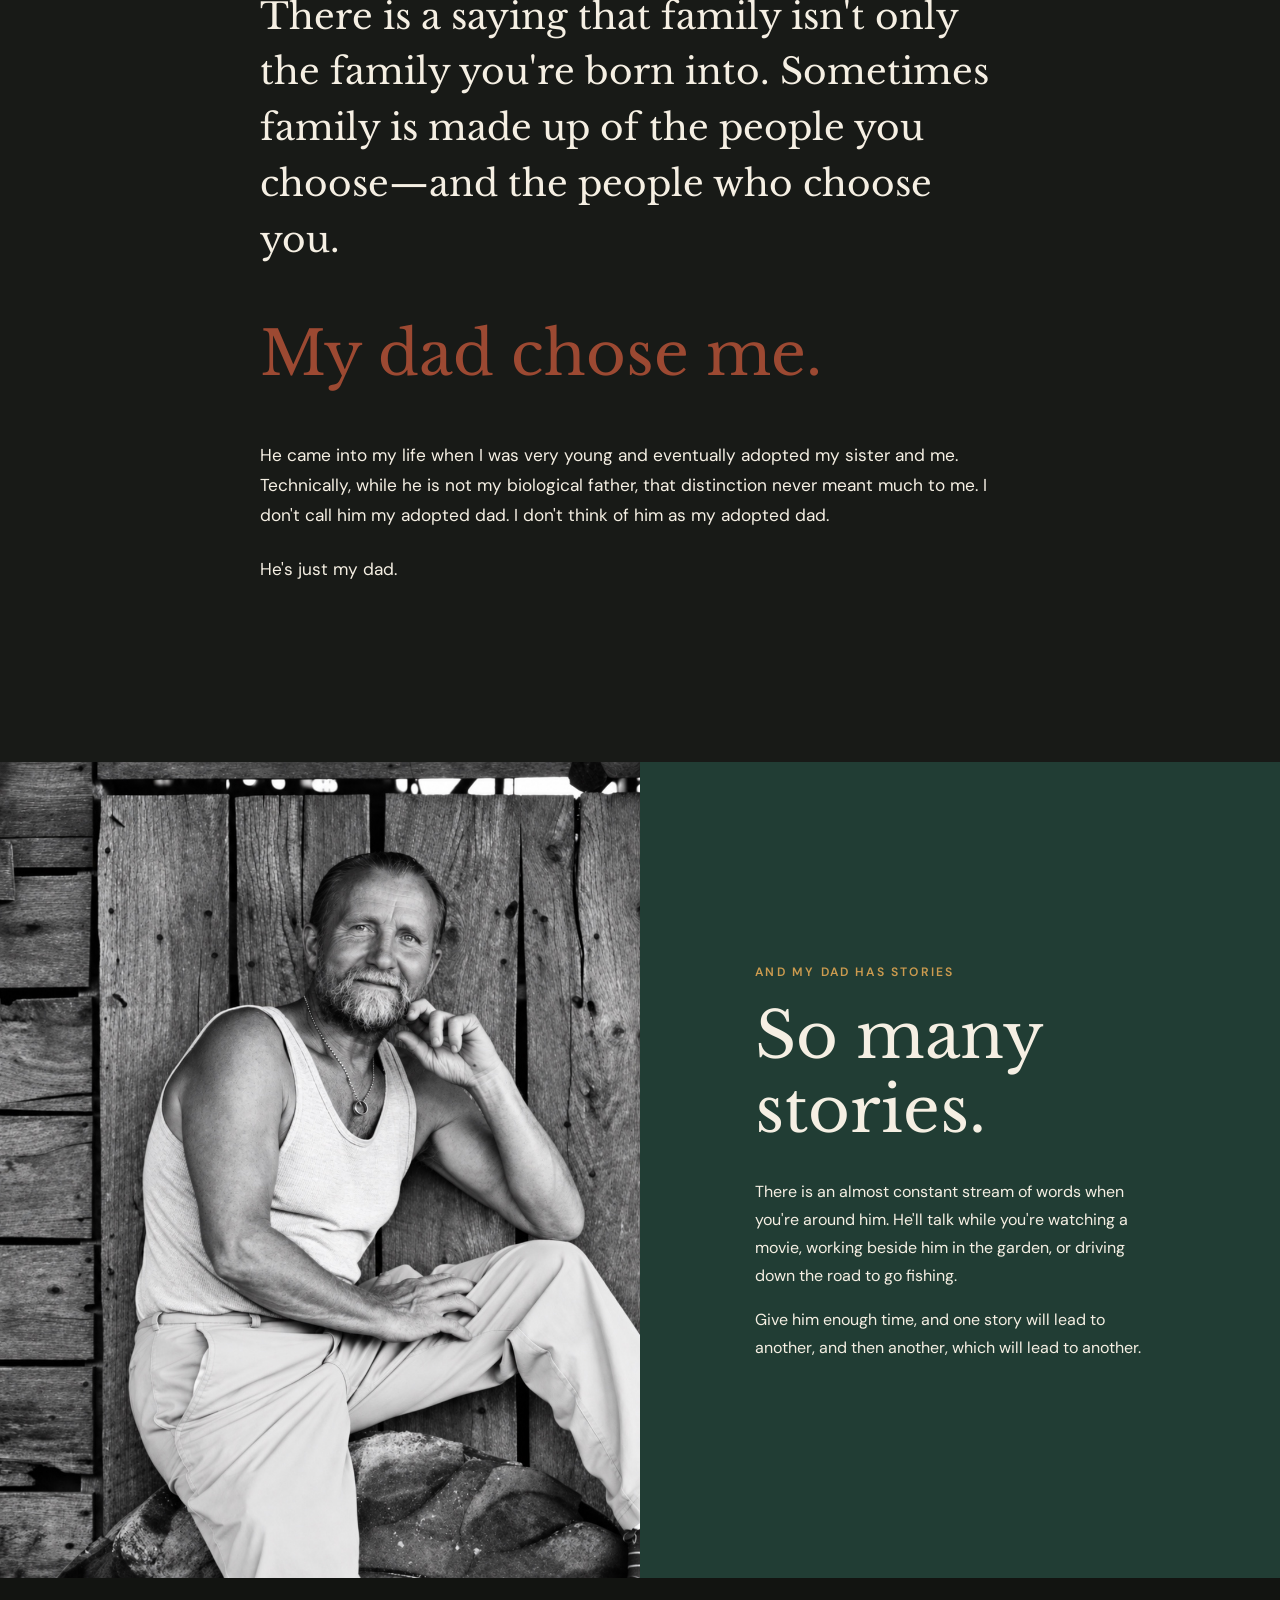
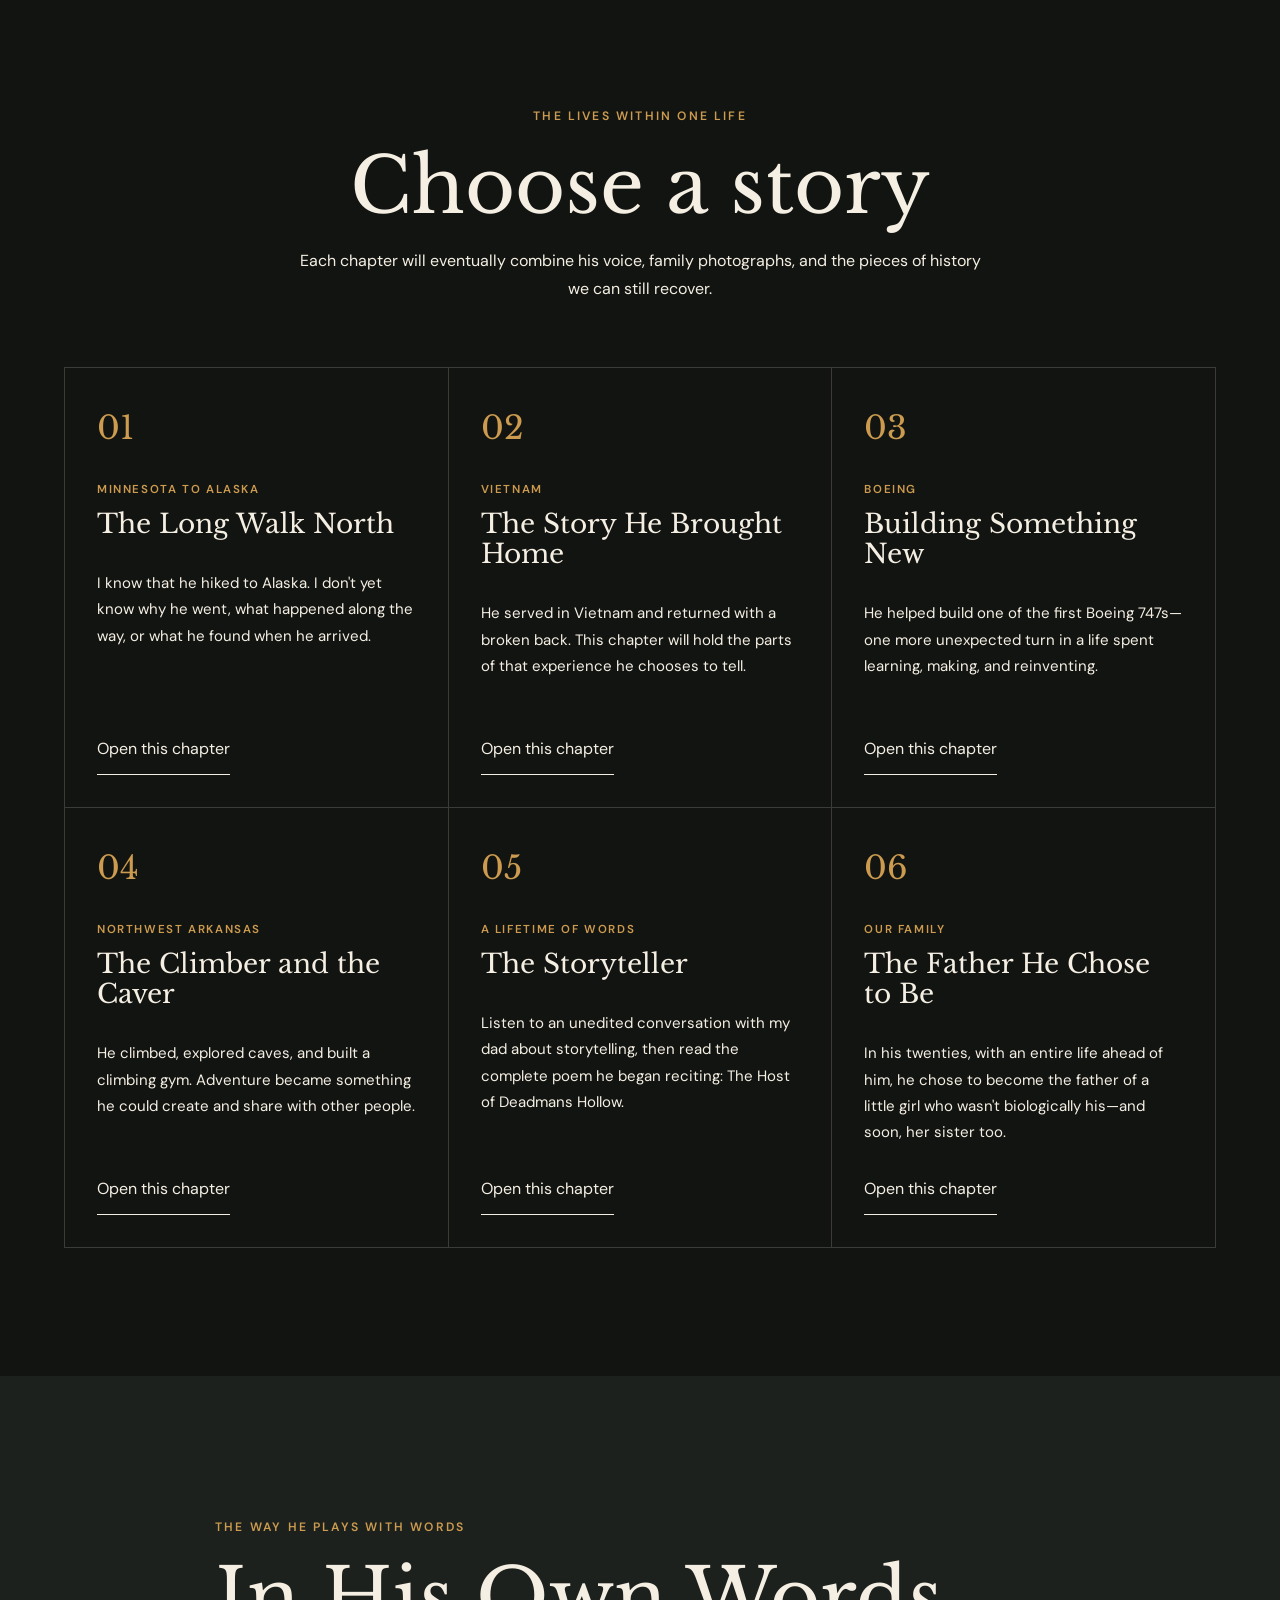
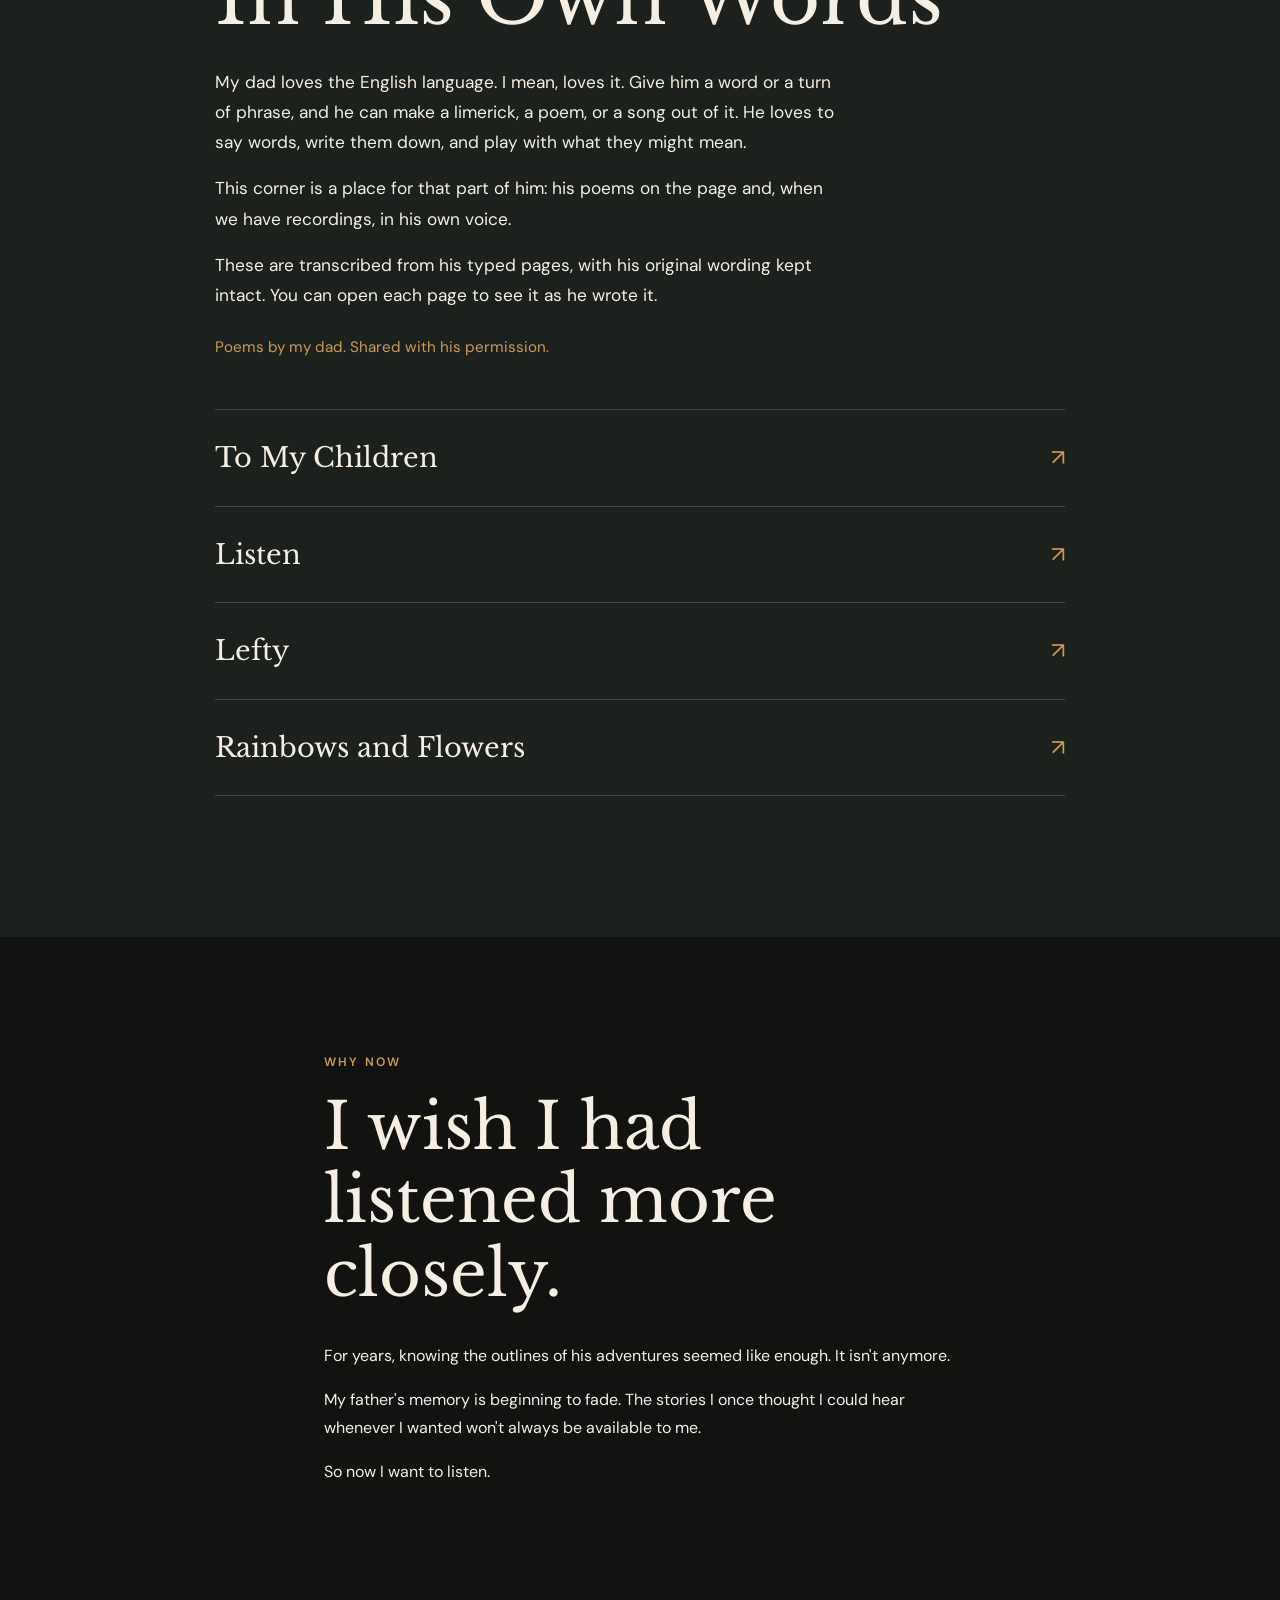
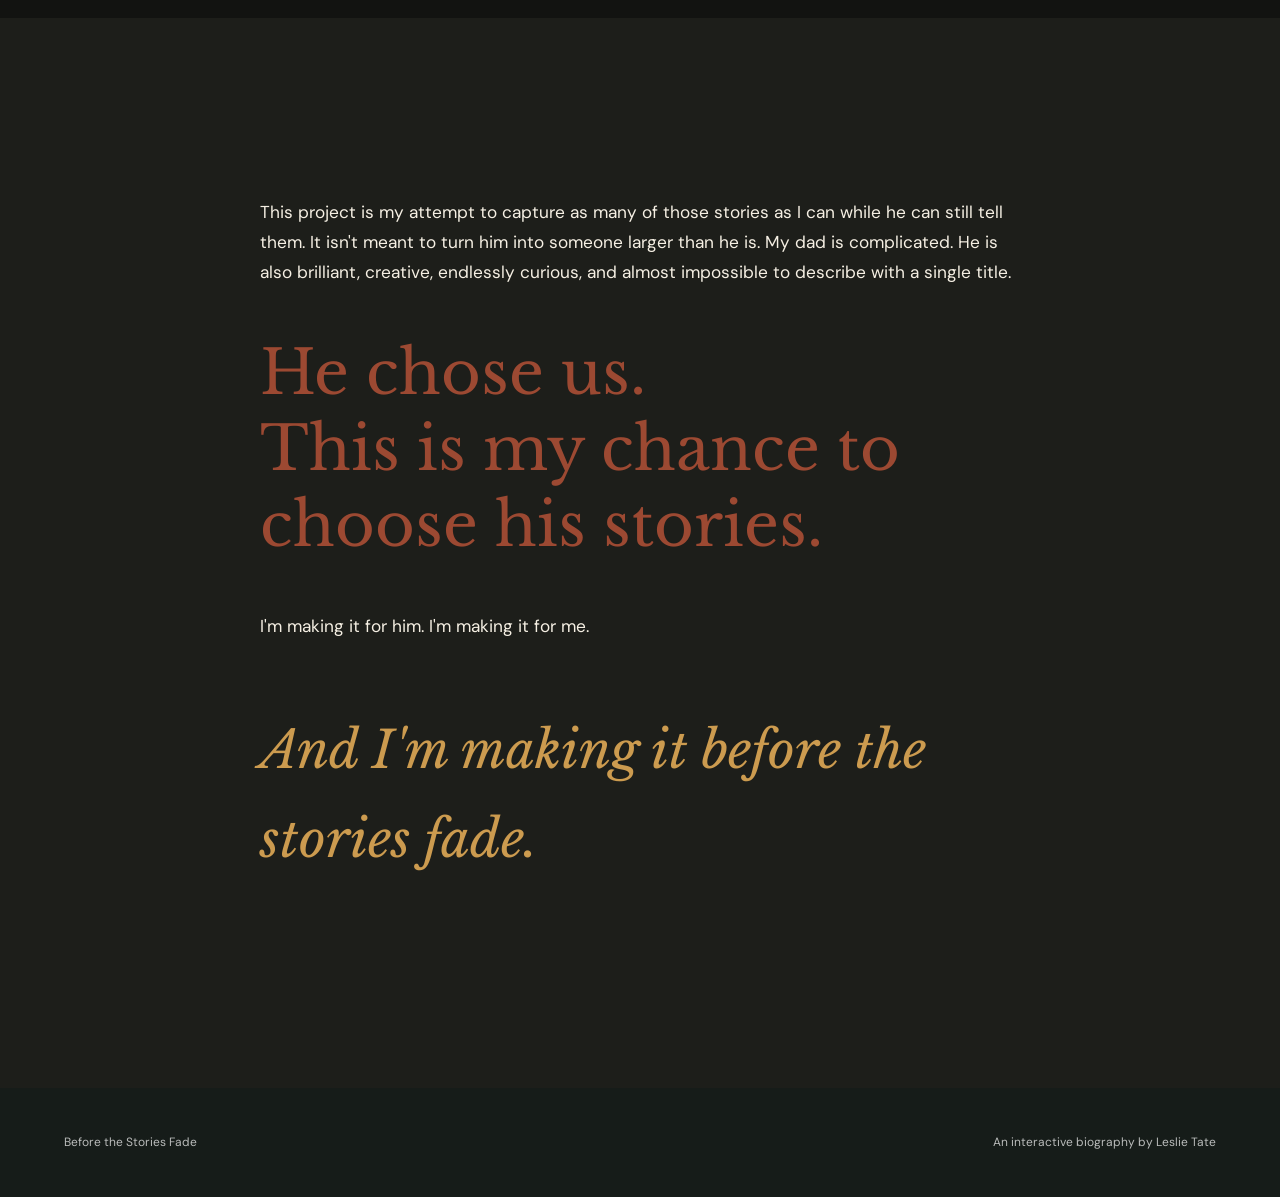
==== commit 6015b4f7: "Add files via upload Add spoken intro and update photos and Poetry Cornder" ====
--- a/index.html
+++ b/index.html
@@ -26,36 +26,60 @@
 
   <main>
     <section class="hero" aria-labelledby="pageTitle">
-      <div class="hero-image placeholder-photo" role="img" aria-label="Placeholder for an ordinary family photograph of Leslie and her dad">
-        <span>Your opening family photograph</span>
-      </div>
-      <div class="hero-shade"></div>
       <div class="hero-content">
         <p class="eyebrow">An interactive biography</p>
         <h1 id="pageTitle">Before the<br><em>Stories Fade</em></h1>
         <p class="hero-intro">A father who never stopped talking.<br>A daughter finally ready to listen.</p>
         <a class="begin-link" href="#beginning">Begin the story <span aria-hidden="true">↓</span></a>
       </div>
-    </section>
-
-    <section class="narrative light-section" id="beginning">
+      <img class="hero-image" src="images/dad-in-kayak.jpg" alt="Dad grinning in a yellow kayak with a lily pad on his head">
+    </section>
+
+    <section class="narrative light-section" id="beginning" aria-labelledby="introTitle">
+      <div class="intro-feature">
+        <div class="intro-listen">
+          <p class="eyebrow">In my own voice</p>
+          <h2 id="introTitle">An introduction</h2>
+          <p>Listen to Leslie’s introduction · 2:07</p>
+          <audio controls preload="none" aria-label="Leslie’s introduction to Before the Stories Fade">
+            <source src="audio/before-the-stories-fade-intro.mp3" type="audio/mpeg">
+            <a href="audio/before-the-stories-fade-intro.mp3">Listen to the introduction</a>
+          </audio>
+        </div>
+        <figure class="intro-photo">
+          <img src="images/leslie-and-dad.jpg" alt="Leslie and her dad smiling by the water" loading="lazy">
+          <figcaption>Dad and me.</figcaption>
+        </figure>
+      </div>
+      <details class="intro-script narrow-column">
+        <summary>Read the introduction</summary>
+        <p>I’ve wanted to tell my dad’s story for a long time.</p>
+        <p>He hasn’t saved the world. He’s not a superhero. He’s a complicated, funny, patient man. Sometimes impatient. He loves a problem he can figure out, and he loves to play with words. I don’t think I really appreciated that about him until the last couple of years, when I started noticing how much of his memory was slipping away.</p>
+        <p>When you’re a kid, you don’t think about your parents getting old. Or at least I didn’t. And even in my forties and fifties, I could see my mom getting older, but somehow I didn’t see it with Dad.</p>
+        <p>Then one day we went for a walk in the woods. I’d spent my whole life trying to keep up with him. And that day, he asked if we could slow down. He was having trouble keeping up with me.</p>
+        <p>That shook my world.</p>
+        <p>My dad has stories about his childhood, about the things he got up to as a young man, and about being a parent. And some of them I’d heard, oh, about eighty million times. I knew what was coming next, so I stopped listening. I figured if I ever wanted to hear one of those stories again, all I had to do was ask.</p>
+        <p>For a long time, that was true. His memory was sharp, and my dad has never been shy. He’ll talk to anybody for as long as they’ll let him. But now there are stories he starts telling and can’t quite finish. For a while, the changes seemed slow. Lately, they’re coming faster than I know how to keep up with.</p>
+        <p>I hate watching that happen. I don’t know how else to say it.</p>
+        <p>So I started listening again. And I started recording some of our conversations. Here, you’ll hear him tell some of his stories, and you’ll find a few of the poems he wrote. I wanted to put them somewhere I could come back to, and somewhere other people could get to know him a little, too.</p>
+        <p>He’s my dad. I love him. And I’d like you to meet him.</p>
+        <p>This is <em>Before the Stories Fade</em>.</p>
+      </details>
       <div class="narrow-column reveal">
         <p class="opening-line">There is a saying that family isn't only the family you're born into. Sometimes family is made up of the people you choose—and the people who choose you.</p>
         <p class="statement">My dad chose me.</p>
-        <p>He came into my life when I was very young and eventually adopted both my sister and me. Technically, he is not my biological father. But that distinction has never meant much to me. I don't call him my adopted dad. I don't think of him as my adopted dad.</p>
+        <p>He came into my life when I was very young and eventually adopted my sister and me. Technically, while he is not my biological father, that distinction never meant much to me. I don't call him my adopted dad. I don't think of him as my adopted dad.</p>
         <p>He's just my dad.</p>
       </div>
     </section>
 
     <section class="turning-point">
-      <div class="turning-photo placeholder-photo" role="img" aria-label="Placeholder for a photograph of Leslie's dad telling a story">
-        <span>A photograph of Dad in his element</span>
-      </div>
+      <img class="turning-photo" src="images/dad-portrait.jpg" alt="Black-and-white portrait of Dad seated against a wooden wall" loading="lazy">
       <div class="turning-copy reveal">
         <p class="eyebrow">And my dad has stories</p>
         <h2>So many stories.</h2>
         <p>There is an almost constant stream of words when you're around him. He'll talk while you're watching a movie, working beside him in the garden, or driving down the road to go fishing.</p>
-        <p>Give him enough time, and one story will lead to another, which will lead to another.</p>
+        <p>Give him enough time, and one story will lead to another, and then another, which will lead to another.</p>
       </div>
     </section>
 
@@ -107,7 +131,7 @@
           <button class="story-button" data-story="storyteller">Open this chapter</button>
         </article>
 
-        <article class="story-card featured reveal">
+        <article class="story-card reveal">
           <span class="chapter-number">06</span>
           <p class="chapter-place">Our family</p>
           <h3>The Father He Chose to Be</h3>
@@ -124,12 +148,12 @@
         <p class="poetry-intro">My dad loves the English language. I mean, loves it. Give him a word or a turn of phrase, and he can make a limerick, a poem, or a song out of it. He loves to say words, write them down, and play with what they might mean.</p>
         <p class="poetry-intro">This corner is a place for that part of him: his poems on the page and, when we have recordings, in his own voice.</p>
         <p class="poetry-intro">These are transcribed from his typed pages, with his original wording kept intact. You can open each page to see it as he wrote it.</p>
+        <p class="poetry-credit">Poems by my dad. Shared with his permission.</p>
         <div class="poem-list" id="poemList" aria-label="Poems"></div>
       </div>
     </section>
 
     <section class="why-now" id="why-now">
-      <div class="why-photo" role="img" aria-label="Black-and-white portrait of Dad seated against a wooden wall"></div>
       <div class="why-copy reveal">
         <p class="eyebrow">Why now</p>
         <h2>I wish I had listened more closely.</h2>
--- a/styles.css
+++ b/styles.css
@@ -27,26 +27,34 @@
 .site-header nav a:hover, .site-header nav a:focus-visible { color: var(--gold); }
 .menu-button { display: none; color: white; background: transparent; border: 1px solid rgba(255,255,255,.6); padding: .4rem .75rem; }
 
-.hero { position: relative; min-height: 100svh; display: grid; align-items: end; overflow: hidden; color: white; }
-.hero-image { position: absolute; inset: 0; border: 0; border-radius: 0; background: linear-gradient(135deg, #625e54, #252b29 75%); }
-.hero-image span { position: absolute; right: 5vw; bottom: 3rem; color: rgba(255,255,255,.55); }
-.hero-shade { position: absolute; inset: 0; background: linear-gradient(90deg, rgba(9,17,15,.78), rgba(9,17,15,.15)), linear-gradient(0deg, rgba(9,17,15,.7), transparent 55%); }
-.hero-content { position: relative; z-index: 2; width: min(900px, 90vw); margin: 0 auto; padding: 10rem 0 9vh; }
+.hero { display: grid; grid-template-columns: minmax(0, 1.2fr) minmax(0, 1fr); align-items: center; gap: clamp(2rem, 5vw, 6rem); min-height: 90svh; padding: 7rem 5vw 4rem; color: white; background: #121714; }
+.hero-content { justify-self: end; width: min(100%, 720px); }
+.hero-image { display: block; width: 100%; max-width: 480px; height: auto; border: 1px solid var(--line); }
 .eyebrow { margin: 0 0 1rem; color: var(--gold); font-size: .76rem; font-weight: 600; letter-spacing: .18em; text-transform: uppercase; }
 h1, h2, h3 { font-family: var(--serif); font-weight: 400; line-height: 1.15; }
-h1 { max-width: 900px; margin: 0; font-size: clamp(3.4rem, 9vw, 8rem); letter-spacing: -.055em; }
+h1 { max-width: 900px; margin: 0; font-size: clamp(3rem, 6.6vw, 7.5rem); letter-spacing: -.055em; }
 h1 em { color: var(--gold); font-weight: 400; }
 .hero-intro { margin: 2rem 0; font-family: var(--serif); font-size: clamp(1rem, 2vw, 1.35rem); }
 .begin-link { display: inline-flex; gap: .8rem; align-items: center; padding: .8rem 0; text-decoration: none; border-bottom: 1px solid var(--gold); }
 
 .light-section { padding: clamp(6rem, 12vw, 11rem) 5vw; background: var(--paper); }
+.intro-feature { display: grid; grid-template-columns: minmax(0, 1fr) minmax(0, 1fr); align-items: center; gap: clamp(2rem, 5vw, 5rem); max-width: 1100px; margin: 0 auto 2rem; }
+.intro-listen h2 { margin: 0; font-size: clamp(2.4rem, 5vw, 4.25rem); }
+.intro-listen audio { display: block; width: 100%; max-width: 400px; }
+.intro-photo { margin: 0; }
+.intro-photo img { display: block; width: 100%; height: auto; }
+.intro-photo figcaption { padding-top: .5rem; font-size: .9rem; color: var(--cream); }
+.intro-script { padding: 1.25rem 0; border-block: 1px solid var(--line); }
+.intro-script summary { width: fit-content; color: var(--gold); cursor: pointer; }
+.intro-script summary + p { margin-top: 1.5rem; }
+.intro-script + .narrow-column { margin-top: clamp(3rem, 8vw, 6rem); }
 .narrow-column { max-width: 760px; margin: auto; }
 .narrow-column p { margin: 0 0 1.5rem; font-size: 1.08rem; }
 .opening-line { font-family: var(--serif); font-size: clamp(1.5rem, 3vw, 2.25rem) !important; line-height: 1.55; }
 .statement { margin: 3rem 0 !important; color: var(--rust); font-family: var(--serif); font-size: clamp(2rem, 5vw, 3.8rem) !important; line-height: 1.25; }
 
-.turning-point, .why-now { display: grid; grid-template-columns: 1fr 1fr; min-height: 80vh; background: var(--forest); color: var(--cream); }
-.turning-photo, .why-photo { min-height: 620px; border: 0; border-radius: 0; background: linear-gradient(150deg, #5a675e, #1e2824); }
+.turning-point { display: grid; grid-template-columns: repeat(2, minmax(0, 1fr)); background: var(--forest); color: var(--cream); }
+.turning-photo { display: block; align-self: center; width: 100%; height: auto; max-height: 820px; object-fit: contain; }
 .turning-copy, .why-copy { align-self: center; max-width: 650px; padding: clamp(4rem, 9vw, 8rem); }
 .turning-copy h2, .why-copy h2 { margin: 0 0 2rem; font-size: clamp(2.7rem, 5vw, 5rem); }
 
@@ -56,10 +64,8 @@
 .story-grid { display: grid; grid-template-columns: repeat(3, 1fr); max-width: 1200px; margin: auto; border-top: 1px solid var(--line); border-left: 1px solid var(--line); }
 .story-card { display: flex; flex-direction: column; min-height: 440px; padding: 2rem; border-right: 1px solid var(--line); border-bottom: 1px solid var(--line); transition: background .25s, transform .25s; }
 .story-card:hover { background: #20231f; transform: translateY(-4px); }
-.story-card.featured { background: var(--rust); color: white; }
-.chapter-number { color: var(--rust); font-family: var(--serif); font-size: 2rem; }
-.featured .chapter-number, .featured .chapter-place { color: var(--gold); }
-.chapter-place { margin: 1.5rem 0 .5rem; color: var(--rust); font-size: .72rem; font-weight: 600; letter-spacing: .14em; text-transform: uppercase; }
+.chapter-number { color: var(--gold); font-family: var(--serif); font-size: 2rem; }
+.chapter-place { margin: 1.5rem 0 .5rem; color: var(--gold); font-size: .72rem; font-weight: 600; letter-spacing: .14em; text-transform: uppercase; }
 .story-card h3 { margin: 0 0 1rem; font-size: 1.65rem; }
 .story-card p:not(.chapter-place) { font-size: .94rem; }
 .story-button { align-self: flex-start; margin-top: auto; padding: .7rem 0; color: inherit; background: transparent; border: 0; border-bottom: 1px solid currentColor; cursor: pointer; }
@@ -68,7 +74,7 @@
 .poetry-inner { max-width: 850px; margin: auto; }
 .poetry-inner h2 { margin: 0 0 1.5rem; font-size: clamp(2.7rem, 6vw, 5rem); }
 .poetry-intro { max-width: 630px; margin: 0 0 1rem; font-size: 1.08rem; }
-.poetry-intro:last-of-type { margin-bottom: 3rem; }
+.poetry-credit { margin: 1.5rem 0 3rem; color: var(--gold); font-size: .95rem; }
 .poem-list { border-top: 1px solid var(--line); }
 .poem-select { width: 100%; display: flex; align-items: center; justify-content: space-between; gap: 1.5rem; padding: 1.5rem 0; color: var(--cream); background: transparent; border: 0; border-bottom: 1px solid var(--line); text-align: left; cursor: pointer; }
 .poem-select:hover, .poem-select:focus-visible { color: var(--gold); }
@@ -85,7 +91,7 @@
 .poem-audio-note { color: rgba(245, 239, 227, .73); font-size: .9rem; }
 
 .why-now { background: var(--ink); }
-.why-photo { order: 2; background: #171713 url("images/dad-portrait.jpg") center 35% / cover no-repeat; }
+.why-copy { max-width: 760px; margin: auto; padding: clamp(4rem, 9vw, 8rem) 5vw; }
 .closing { padding: clamp(7rem, 14vw, 13rem) 5vw; background: #1d1e1a; }
 .final-line { margin-top: 4rem !important; color: var(--gold); font-family: var(--serif); font-size: clamp(1.8rem, 4vw, 3.5rem) !important; font-style: italic; }
 
@@ -115,9 +121,12 @@
 
 @media (max-width: 850px) {
   .story-grid { grid-template-columns: 1fr 1fr; }
-  .turning-point, .why-now { grid-template-columns: 1fr; }
-  .turning-photo, .why-photo { min-height: 62vh; }
-  .why-photo { order: 0; }
+  .hero, .intro-feature, .turning-point { grid-template-columns: minmax(0, 1fr); }
+  .hero { min-height: auto; padding-bottom: 3rem; }
+  .hero-content { justify-self: start; }
+  .hero-image { max-width: 400px; }
+  .intro-photo { max-width: 540px; }
+  .turning-photo { max-height: 65svh; }
   .turning-copy, .why-copy { padding: 5rem 7vw; }
 }
 
